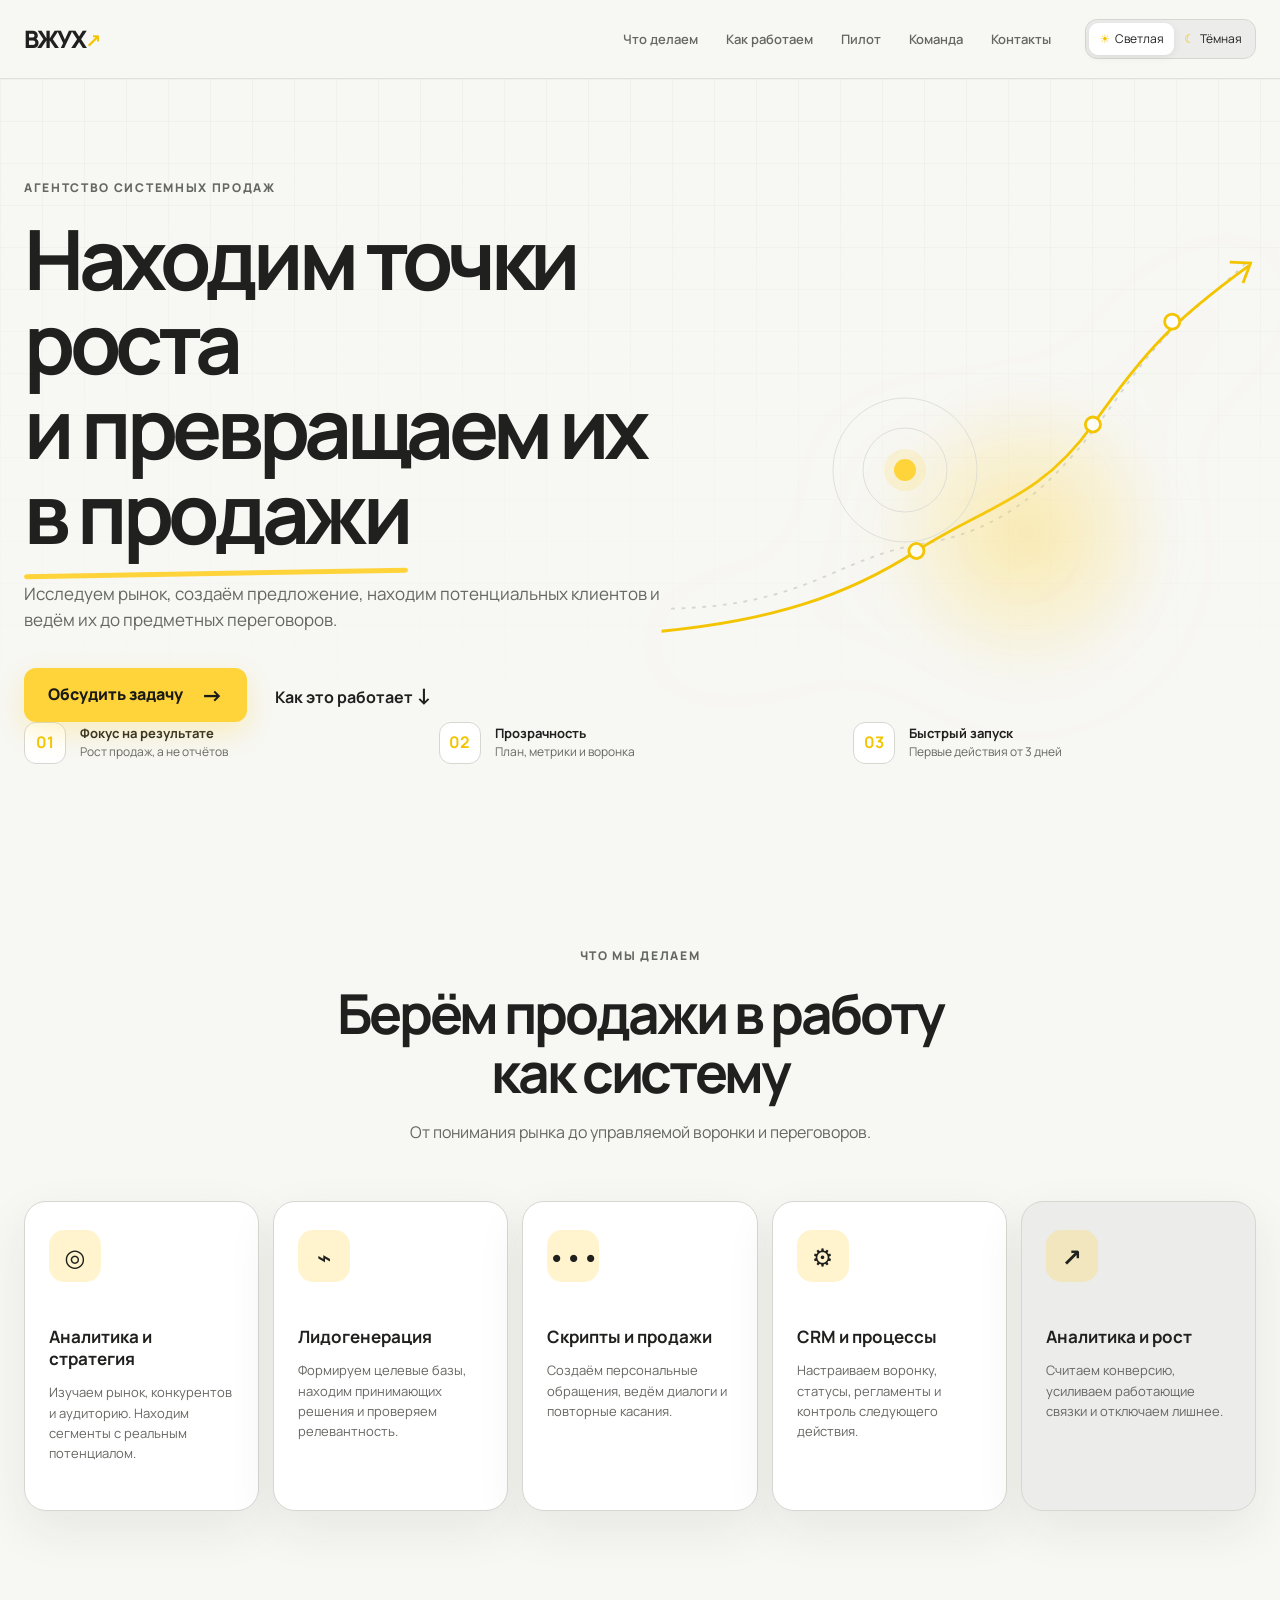
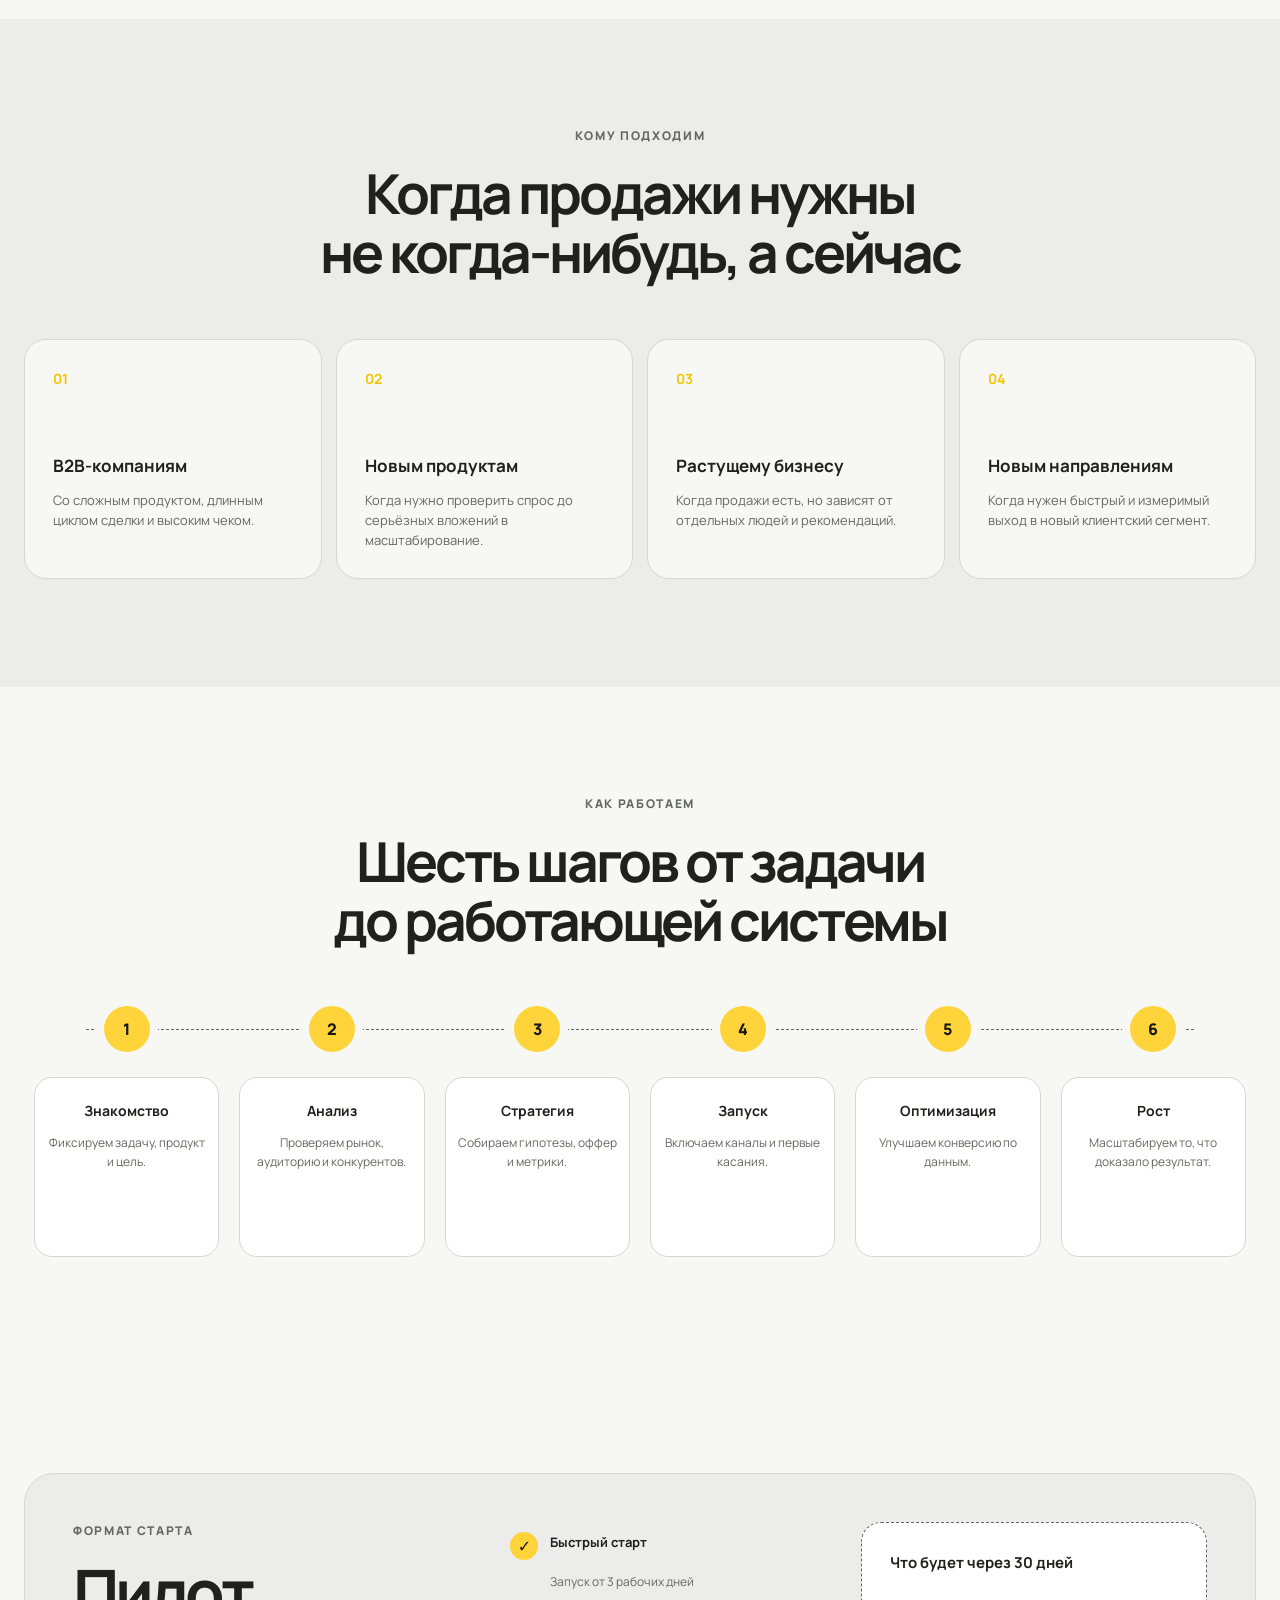
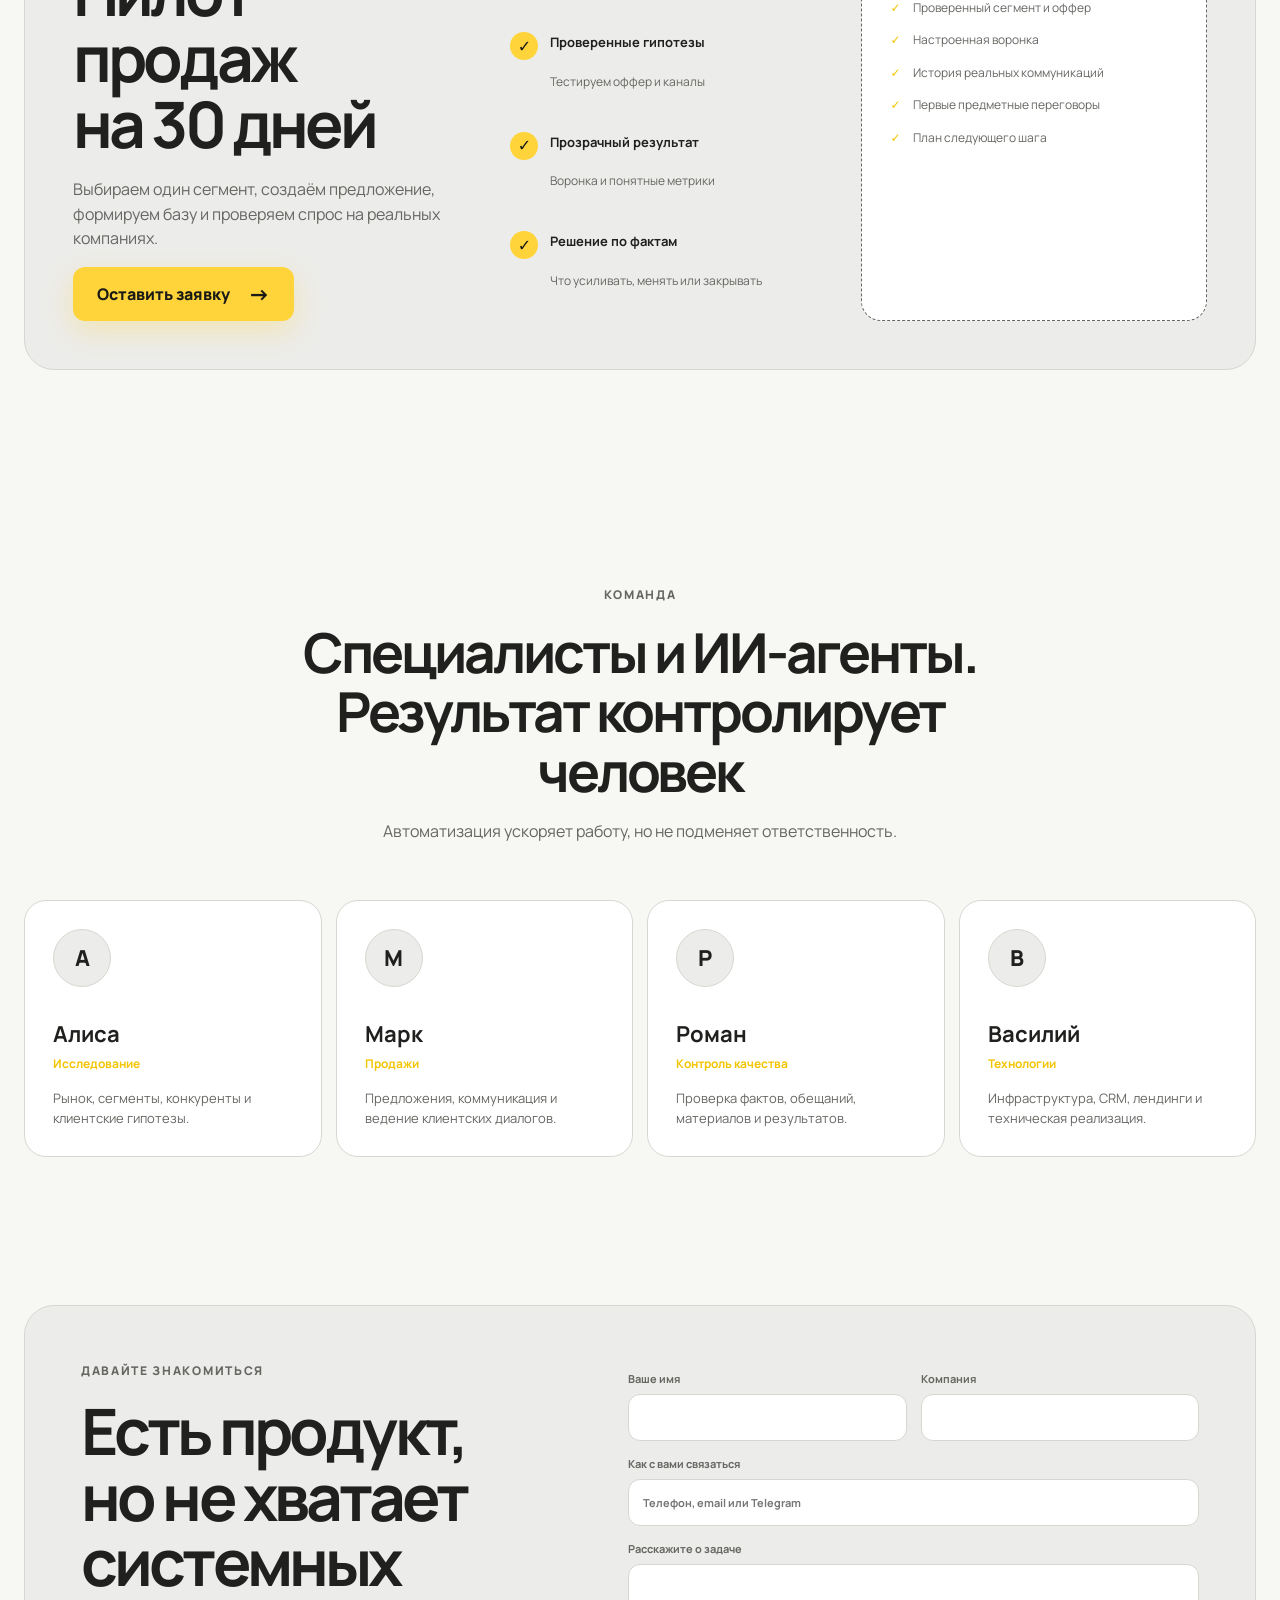
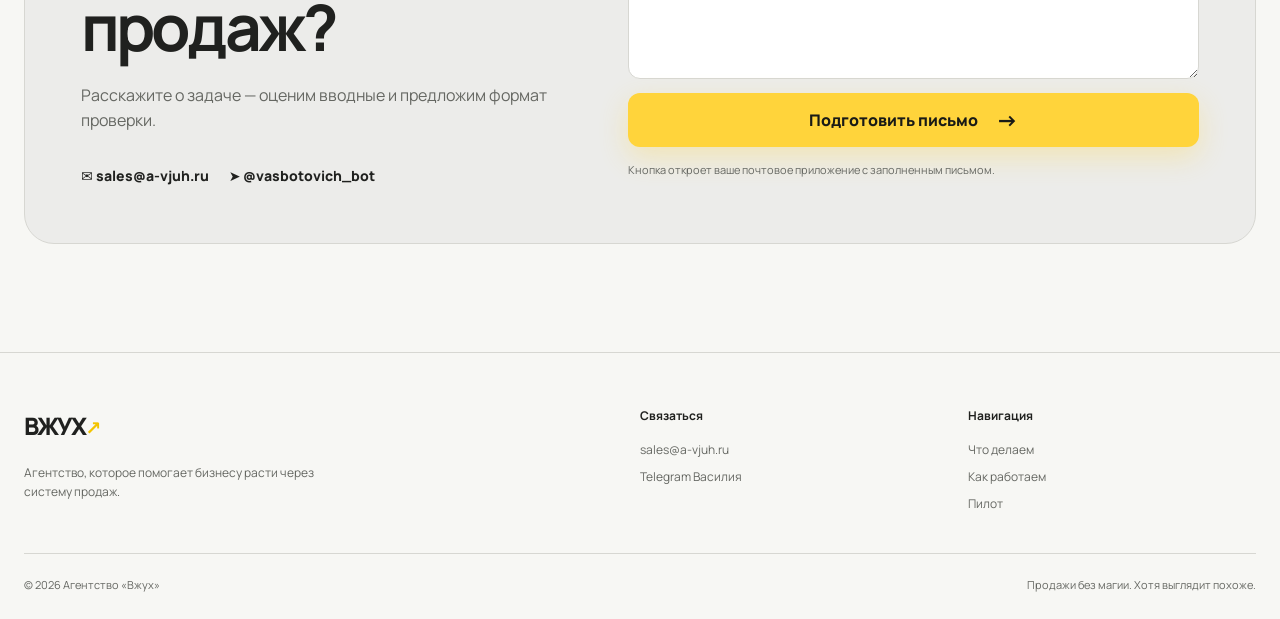
==== index.html @ 2795ecc8 "feat: launch responsive Vzhukh agency landing page" ====
<!doctype html>
<html lang="ru" data-theme="light">
<head>
  <meta charset="UTF-8">
  <meta name="viewport" content="width=device-width, initial-scale=1.0">
  <meta name="description" content="Агентство продаж «Вжух»: исследуем рынок, формируем предложение и выстраиваем системные B2B-продажи.">
  <meta name="theme-color" content="#f7f7f4">
  <title>Вжух — агентство системных продаж</title>
  <link rel="preconnect" href="https://fonts.googleapis.com">
  <link rel="preconnect" href="https://fonts.gstatic.com" crossorigin>
  <link href="https://fonts.googleapis.com/css2?family=Manrope:wght@400;500;600;700;800&display=swap" rel="stylesheet">
  <link rel="stylesheet" href="styles.css">
  <script>
    document.documentElement.dataset.theme = localStorage.getItem('vjuh-theme') || 'light';
  </script>
</head>
<body>
  <a class="skip-link" href="#main">К содержанию</a>
  <header class="site-header">
    <div class="container header-inner">
      <a class="logo" href="#top" aria-label="Вжух — на главную">ВЖУХ<span aria-hidden="true">↗</span></a>
      <nav class="desktop-nav" aria-label="Основная навигация">
        <a href="#services">Что делаем</a><a href="#process">Как работаем</a><a href="#pilot">Пилот</a><a href="#team">Команда</a><a href="#contacts">Контакты</a>
      </nav>
      <div class="header-actions">
        <div class="theme-switch" role="group" aria-label="Цветовая тема">
          <button type="button" data-set-theme="light" aria-pressed="true"><span>☀</span><span class="theme-label">Светлая</span></button>
          <button type="button" data-set-theme="dark" aria-pressed="false"><span>☾</span><span class="theme-label">Тёмная</span></button>
        </div>
        <button class="menu-toggle" type="button" aria-expanded="false" aria-controls="mobile-nav" aria-label="Открыть меню"><span></span><span></span></button>
      </div>
    </div>
    <nav class="mobile-nav" id="mobile-nav" aria-label="Мобильная навигация" hidden>
      <a href="#services">Что делаем</a><a href="#process">Как работаем</a><a href="#pilot">Пилот</a><a href="#team">Команда</a><a href="#contacts">Контакты</a>
    </nav>
  </header>

  <main id="main">
    <section class="hero" id="top">
      <div class="hero-grid" aria-hidden="true"></div>
      <div class="container hero-inner">
        <div class="hero-copy reveal">
          <p class="eyebrow">Агентство системных продаж</p>
          <h1>Находим точки роста<br>и превращаем их<br><span>в продажи</span></h1>
          <p class="hero-text">Исследуем рынок, создаём предложение, находим потенциальных клиентов и ведём их до предметных переговоров.</p>
          <div class="hero-buttons">
            <a class="button button-primary" href="#contacts">Обсудить задачу <span>→</span></a>
            <a class="text-link" href="#process">Как это работает <span>↓</span></a>
          </div>
        </div>
        <div class="growth-map reveal" aria-hidden="true">
          <div class="orbit orbit-1"></div><div class="orbit orbit-2"></div><div class="pulse"></div>
          <svg viewBox="0 0 620 460" role="img">
            <path class="path-muted" d="M0 398 C145 395, 175 344, 268 329 S414 258, 474 173 S548 91, 610 31"/>
            <path class="path-main" d="M-10 422 C105 411, 186 385, 260 337 S391 282, 447 203 S531 94, 612 35"/>
            <g class="nodes"><circle cx="260" cy="337" r="8"/><circle cx="447" cy="203" r="8"/><circle cx="531" cy="94" r="8"/></g>
            <path class="arrow" d="M592 31 L614 32 L606 53"/>
          </svg>
        </div>
      </div>
      <div class="container proof-strip reveal">
        <div><b>01</b><span><strong>Фокус на результате</strong>Рост продаж, а не отчётов</span></div>
        <div><b>02</b><span><strong>Прозрачность</strong>План, метрики и воронка</span></div>
        <div><b>03</b><span><strong>Быстрый запуск</strong>Первые действия от 3 дней</span></div>
      </div>
    </section>

    <section class="section" id="services">
      <div class="container">
        <div class="section-heading reveal"><p class="eyebrow">Что мы делаем</p><h2>Берём продажи в работу<br>как систему</h2><p>От понимания рынка до управляемой воронки и переговоров.</p></div>
        <div class="card-grid services-grid">
          <article class="card reveal"><span class="card-icon">◎</span><h3>Аналитика и стратегия</h3><p>Изучаем рынок, конкурентов и аудиторию. Находим сегменты с реальным потенциалом.</p></article>
          <article class="card reveal"><span class="card-icon">⌁</span><h3>Лидогенерация</h3><p>Формируем целевые базы, находим принимающих решения и проверяем релевантность.</p></article>
          <article class="card reveal"><span class="card-icon">•••</span><h3>Скрипты и продажи</h3><p>Создаём персональные обращения, ведём диалоги и повторные касания.</p></article>
          <article class="card reveal"><span class="card-icon">⚙</span><h3>CRM и процессы</h3><p>Настраиваем воронку, статусы, регламенты и контроль следующего действия.</p></article>
          <article class="card card-accent reveal"><span class="card-icon">↗</span><h3>Аналитика и рост</h3><p>Считаем конверсию, усиливаем работающие связки и отключаем лишнее.</p></article>
        </div>
      </div>
    </section>

    <section class="section section-tinted" id="fit">
      <div class="container">
        <div class="section-heading reveal"><p class="eyebrow">Кому подходим</p><h2>Когда продажи нужны<br>не когда-нибудь, а сейчас</h2></div>
        <div class="fit-grid">
          <article class="fit-card reveal"><b>01</b><h3>B2B-компаниям</h3><p>Со сложным продуктом, длинным циклом сделки и высоким чеком.</p></article>
          <article class="fit-card reveal"><b>02</b><h3>Новым продуктам</h3><p>Когда нужно проверить спрос до серьёзных вложений в масштабирование.</p></article>
          <article class="fit-card reveal"><b>03</b><h3>Растущему бизнесу</h3><p>Когда продажи есть, но зависят от отдельных людей и рекомендаций.</p></article>
          <article class="fit-card reveal"><b>04</b><h3>Новым направлениям</h3><p>Когда нужен быстрый и измеримый выход в новый клиентский сегмент.</p></article>
        </div>
      </div>
    </section>

    <section class="section" id="process">
      <div class="container">
        <div class="section-heading reveal"><p class="eyebrow">Как работаем</p><h2>Шесть шагов от задачи<br>до работающей системы</h2></div>
        <ol class="process-list">
          <li class="reveal"><span>1</span><div><h3>Знакомство</h3><p>Фиксируем задачу, продукт и цель.</p></div></li>
          <li class="reveal"><span>2</span><div><h3>Анализ</h3><p>Проверяем рынок, аудиторию и конкурентов.</p></div></li>
          <li class="reveal"><span>3</span><div><h3>Стратегия</h3><p>Собираем гипотезы, оффер и метрики.</p></div></li>
          <li class="reveal"><span>4</span><div><h3>Запуск</h3><p>Включаем каналы и первые касания.</p></div></li>
          <li class="reveal"><span>5</span><div><h3>Оптимизация</h3><p>Улучшаем конверсию по данным.</p></div></li>
          <li class="reveal"><span>6</span><div><h3>Рост</h3><p>Масштабируем то, что доказало результат.</p></div></li>
        </ol>
      </div>
    </section>

    <section class="section" id="pilot">
      <div class="container">
        <div class="pilot-panel reveal">
          <div><p class="eyebrow">Формат старта</p><h2>Пилот продаж<br>на <span>30 дней</span></h2><p>Выбираем один сегмент, создаём предложение, формируем базу и проверяем спрос на реальных компаниях.</p><a class="button button-primary" href="#contacts">Оставить заявку <span>→</span></a></div>
          <ul><li><i>✓</i><span><strong>Быстрый старт</strong>Запуск от 3 рабочих дней</span></li><li><i>✓</i><span><strong>Проверенные гипотезы</strong>Тестируем оффер и каналы</span></li><li><i>✓</i><span><strong>Прозрачный результат</strong>Воронка и понятные метрики</span></li><li><i>✓</i><span><strong>Решение по фактам</strong>Что усиливать, менять или закрывать</span></li></ul>
          <div class="pilot-result"><h3>Что будет через 30 дней</h3><p>Проверенный сегмент и оффер</p><p>Настроенная воронка</p><p>История реальных коммуникаций</p><p>Первые предметные переговоры</p><p>План следующего шага</p></div>
        </div>
      </div>
    </section>

    <section class="section" id="team">
      <div class="container">
        <div class="section-heading reveal"><p class="eyebrow">Команда</p><h2>Специалисты и ИИ-агенты.<br>Результат контролирует человек</h2><p>Автоматизация ускоряет работу, но не подменяет ответственность.</p></div>
        <div class="team-grid">
          <article class="team-card reveal"><span>А</span><h3>Алиса</h3><b>Исследование</b><p>Рынок, сегменты, конкуренты и клиентские гипотезы.</p></article>
          <article class="team-card reveal"><span>М</span><h3>Марк</h3><b>Продажи</b><p>Предложения, коммуникация и ведение клиентских диалогов.</p></article>
          <article class="team-card reveal"><span>Р</span><h3>Роман</h3><b>Контроль качества</b><p>Проверка фактов, обещаний, материалов и результатов.</p></article>
          <article class="team-card reveal"><span>В</span><h3>Василий</h3><b>Технологии</b><p>Инфраструктура, CRM, лендинги и техническая реализация.</p></article>
        </div>
      </div>
    </section>

    <section class="section contact-section" id="contacts">
      <div class="container">
        <div class="contact-panel reveal">
          <div class="contact-copy"><p class="eyebrow">Давайте знакомиться</p><h2>Есть продукт,<br>но не хватает<br>системных продаж?</h2><p>Расскажите о задаче — оценим вводные и предложим формат проверки.</p><div class="direct-contacts"><a href="mailto:sales@a-vjuh.ru">✉ sales@a-vjuh.ru</a><a href="https://t.me/vasbotovich_bot" target="_blank" rel="noopener">➤ @vasbotovich_bot</a></div></div>
          <form id="contact-form">
            <div class="form-row"><label>Ваше имя<input name="name" autocomplete="name" required></label><label>Компания<input name="company" autocomplete="organization"></label></div>
            <label>Как с вами связаться<input name="contact" autocomplete="email" placeholder="Телефон, email или Telegram" required></label>
            <label>Расскажите о задаче<textarea name="message" rows="5" required></textarea></label>
            <button class="button button-primary" type="submit">Подготовить письмо <span>→</span></button>
            <p class="form-note">Кнопка откроет ваше почтовое приложение с заполненным письмом.</p>
          </form>
        </div>
      </div>
    </section>
  </main>

  <footer>
    <div class="container footer-inner"><div><a class="logo" href="#top">ВЖУХ<span>↗</span></a><p>Агентство, которое помогает бизнесу расти через систему продаж.</p></div><div><b>Связаться</b><a href="mailto:sales@a-vjuh.ru">sales@a-vjuh.ru</a><a href="https://t.me/vasbotovich_bot" target="_blank" rel="noopener">Telegram Василия</a></div><div><b>Навигация</b><a href="#services">Что делаем</a><a href="#process">Как работаем</a><a href="#pilot">Пилот</a></div></div>
    <div class="container copyright"><span>© 2026 Агентство «Вжух»</span><span>Продажи без магии. Хотя выглядит похоже.</span></div>
  </footer>
  <script src="script.js"></script>
</body>
</html>
---- styles.css ----
:root{--bg:#f7f7f4;--surface:#fff;--surface-2:#ececea;--surface-3:#e3e3df;--text:#20211f;--muted:#656762;--line:#d7d7d2;--accent:#ffd43b;--accent-strong:#f3c400;--header:rgba(247,247,244,.82);--shadow:0 18px 50px rgba(32,33,31,.08);--radius:22px;--max:1240px;color-scheme:light}
html[data-theme="dark"]{--bg:#171816;--surface:#20211f;--surface-2:#292a27;--surface-3:#31322e;--text:#f2f1eb;--muted:#aaaBA5;--line:#3b3c37;--accent:#ffd43b;--accent-strong:#e9c100;--header:rgba(23,24,22,.84);--shadow:0 22px 60px rgba(0,0,0,.2);color-scheme:dark}
*{box-sizing:border-box}html{scroll-behavior:smooth;scroll-padding-top:92px}body{margin:0;background:var(--bg);color:var(--text);font-family:Manrope,system-ui,sans-serif;line-height:1.55;transition:background .3s,color .3s}a{color:inherit;text-decoration:none}button,input,textarea{font:inherit}button{color:inherit}.container{width:min(calc(100% - 48px),var(--max));margin-inline:auto}.skip-link{position:fixed;left:16px;top:-100px;z-index:99;background:var(--accent);color:#181914;padding:10px 16px;border-radius:10px}.skip-link:focus{top:16px}.site-header{position:sticky;top:0;z-index:30;background:var(--header);border-bottom:1px solid color-mix(in srgb,var(--line),transparent 30%);backdrop-filter:blur(18px)}.header-inner{height:78px;display:flex;align-items:center;gap:34px}.logo{font-size:24px;font-weight:800;letter-spacing:-.06em}.logo span{color:var(--accent-strong);font-size:.8em}.desktop-nav{margin-left:auto;display:flex;gap:28px}.desktop-nav a,.mobile-nav a{font-size:13px;font-weight:600;color:var(--muted);transition:color .2s}.desktop-nav a:hover{color:var(--text)}.header-actions{display:flex;align-items:center;gap:12px}.theme-switch{display:flex;padding:3px;background:var(--surface-2);border:1px solid var(--line);border-radius:12px}.theme-switch button{border:0;background:transparent;border-radius:9px;padding:7px 10px;font-size:12px;cursor:pointer}.theme-switch button[aria-pressed="true"]{background:var(--surface);box-shadow:0 2px 8px rgba(0,0,0,.08)}.theme-switch button span:first-child{color:var(--accent-strong);margin-right:5px}.menu-toggle{display:none;width:42px;height:42px;border:1px solid var(--line);background:var(--surface);border-radius:12px}.menu-toggle span{display:block;width:18px;height:1px;background:var(--text);margin:5px auto}.mobile-nav{padding:4px 24px 20px;display:grid;gap:14px}.mobile-nav[hidden]{display:none}.hero{position:relative;overflow:hidden;padding:100px 0 42px;min-height:760px}.hero-grid{position:absolute;inset:0;background-image:linear-gradient(to right,color-mix(in srgb,var(--line),transparent 64%) 1px,transparent 1px),linear-gradient(to bottom,color-mix(in srgb,var(--line),transparent 64%) 1px,transparent 1px);background-size:42px 42px;mask-image:linear-gradient(to bottom,#000 0%,transparent 88%);opacity:.6}.hero-inner{position:relative;display:grid;grid-template-columns:1.05fr .95fr;align-items:center;min-height:520px}.hero-copy{position:relative;z-index:2}.eyebrow{text-transform:uppercase;letter-spacing:.14em;font-size:12px;font-weight:800;color:var(--muted);margin:0 0 18px}.hero h1{font-size:clamp(48px,6.5vw,90px);line-height:1.02;letter-spacing:-.065em;margin:0 0 26px;max-width:850px}.hero h1 span,.pilot-panel h2 span{position:relative}.hero h1 span:after{content:"";position:absolute;left:0;right:0;bottom:-7px;height:5px;background:var(--accent);border-radius:99px;transform:rotate(-1deg)}.hero-text{font-size:17px;max-width:640px;color:var(--muted);margin:0 0 34px}.hero-buttons{display:flex;align-items:center;gap:28px}.button{display:inline-flex;align-items:center;justify-content:center;gap:18px;min-height:54px;padding:0 24px;border:0;border-radius:12px;font-weight:800;cursor:pointer}.button-primary{background:var(--accent);color:#191a16;box-shadow:0 10px 28px color-mix(in srgb,var(--accent),transparent 70%)}.button-primary:hover{background:var(--accent-strong);transform:translateY(-2px)}.button span,.text-link span{font-size:22px}.text-link{font-weight:700}.growth-map{position:relative;height:480px;filter:drop-shadow(0 20px 50px color-mix(in srgb,var(--accent),transparent 82%))}.growth-map:before{content:"";position:absolute;width:300px;height:300px;border-radius:50%;left:35%;top:36%;background:radial-gradient(circle,color-mix(in srgb,var(--accent),transparent 65%),transparent 68%);filter:blur(22px)}.growth-map svg{width:100%;height:100%;overflow:visible}.path-muted{fill:none;stroke:var(--line);stroke-width:2;stroke-dasharray:4 7}.path-main{fill:none;stroke:var(--accent-strong);stroke-width:3}.nodes circle{fill:var(--surface);stroke:var(--accent-strong);stroke-width:3}.arrow{fill:none;stroke:var(--accent-strong);stroke-width:3}.orbit{position:absolute;border:1px solid color-mix(in srgb,var(--line),transparent 25%);border-radius:50%;left:40%;top:54%;translate:-50% -50%}.orbit-1{width:85px;height:85px}.orbit-2{width:145px;height:145px}.pulse{position:absolute;width:22px;height:22px;background:var(--accent);border-radius:50%;left:40%;top:54%;translate:-50% -50%;box-shadow:0 0 0 10px color-mix(in srgb,var(--accent),transparent 84%)}.proof-strip{position:relative;display:grid;grid-template-columns:repeat(3,1fr);gap:12px}.proof-strip>div{display:flex;align-items:center;gap:14px}.proof-strip b{display:grid;place-items:center;width:42px;height:42px;border:1px solid var(--line);background:var(--surface);border-radius:12px;color:var(--accent-strong)}.proof-strip span{display:grid;color:var(--muted);font-size:12px}.proof-strip strong{color:var(--text);font-size:13px}.section{padding:108px 0}.section-tinted{background:var(--surface-2)}.section-heading{text-align:center;max-width:760px;margin:0 auto 56px}.section-heading h2{font-size:clamp(36px,4.3vw,58px);letter-spacing:-.055em;line-height:1.08;margin:0 0 18px}.section-heading p:last-child{color:var(--muted);margin:0}.card-grid{display:grid;gap:14px}.services-grid{grid-template-columns:repeat(5,1fr)}.card{min-height:310px;padding:28px 24px;border:1px solid var(--line);background:var(--surface);border-radius:var(--radius);box-shadow:var(--shadow);transition:transform .25s,border-color .25s}.card:hover{transform:translateY(-7px);border-color:var(--accent-strong)}.card-accent{background:var(--surface-2)}.card-icon{display:grid;place-items:center;width:52px;height:52px;border-radius:15px;background:color-mix(in srgb,var(--accent),transparent 75%);color:var(--text);font-size:24px;font-weight:800;margin-bottom:44px}.card h3,.fit-card h3{font-size:17px;line-height:1.3;margin:0 0 12px}.card p,.fit-card p,.team-card p{font-size:13px;color:var(--muted);margin:0}.fit-grid{display:grid;grid-template-columns:repeat(4,1fr);gap:14px}.fit-card{min-height:240px;padding:28px;background:var(--bg);border:1px solid var(--line);border-radius:var(--radius)}.fit-card b{display:block;color:var(--accent-strong);font-size:14px;margin-bottom:66px}.process-list{list-style:none;padding:0;margin:0;display:grid;grid-template-columns:repeat(6,1fr);position:relative}.process-list:before{content:"";position:absolute;top:23px;left:5%;right:5%;border-top:1px dashed var(--muted)}.process-list li{position:relative;text-align:center;padding:0 10px}.process-list li>span{position:relative;z-index:1;display:grid;place-items:center;width:46px;height:46px;border-radius:50%;margin:0 auto 25px;background:var(--accent);color:#171816;font-weight:800;box-shadow:0 0 0 8px var(--bg)}.process-list div{padding:22px 12px;min-height:180px;background:var(--surface);border:1px solid var(--line);border-radius:18px}.process-list h3{font-size:14px;margin:0 0 12px}.process-list p{font-size:12px;color:var(--muted);margin:0}.pilot-panel{display:grid;grid-template-columns:1.15fr .9fr 1fr;gap:40px;padding:48px;background:var(--surface-2);border:1px solid var(--line);border-radius:30px}.pilot-panel h2{font-size:clamp(42px,5vw,70px);letter-spacing:-.06em;line-height:1.03;margin:0 0 20px}.pilot-panel>div>p:not(.eyebrow){color:var(--muted);max-width:460px}.pilot-panel ul{list-style:none;padding:10px 0;margin:0;display:grid;gap:20px}.pilot-panel li{display:flex;gap:12px}.pilot-panel li i{display:grid;place-items:center;flex:0 0 28px;height:28px;border-radius:50%;background:var(--accent);color:#171816;font-style:normal;font-weight:800}.pilot-panel li span{display:grid;color:var(--muted);font-size:12px}.pilot-panel li strong{color:var(--text);font-size:13px}.pilot-result{background:var(--surface);border:1px dashed var(--muted);border-radius:20px;padding:28px}.pilot-result h3{font-size:15px;margin:0 0 24px}.pilot-result p{position:relative;padding-left:23px;font-size:12px!important;margin:14px 0!important}.pilot-result p:before{content:"✓";position:absolute;left:0;color:var(--accent-strong);font-weight:800}.team-grid{display:grid;grid-template-columns:repeat(4,1fr);gap:14px}.team-card{padding:28px;border:1px solid var(--line);border-radius:var(--radius);background:var(--surface)}.team-card>span{display:grid;place-items:center;width:58px;height:58px;border-radius:50%;background:var(--surface-2);border:1px solid var(--line);font-size:22px;font-weight:800;margin-bottom:30px}.team-card h3{font-size:22px;margin:0}.team-card b{display:block;color:var(--accent-strong);font-size:12px;margin:4px 0 14px}.contact-section{padding-top:40px}.contact-panel{display:grid;grid-template-columns:.9fr 1.1fr;gap:80px;padding:56px;background:var(--surface-2);border:1px solid var(--line);border-radius:30px}.contact-copy h2{font-size:clamp(40px,5vw,66px);line-height:1.02;letter-spacing:-.06em;margin:0 0 24px}.contact-copy>p:not(.eyebrow){color:var(--muted);max-width:470px}.direct-contacts{display:flex;flex-wrap:wrap;gap:20px;margin-top:32px}.direct-contacts a{font-weight:800;font-size:14px}.direct-contacts a:hover{color:var(--accent-strong)}form{display:grid;align-content:center;gap:14px}.form-row{display:grid;grid-template-columns:1fr 1fr;gap:14px}label{display:grid;gap:7px;font-size:11px;font-weight:700;color:var(--muted)}input,textarea{width:100%;border:1px solid var(--line);background:var(--surface);color:var(--text);border-radius:12px;padding:14px;outline:none}input:focus,textarea:focus{border-color:var(--accent-strong);box-shadow:0 0 0 3px color-mix(in srgb,var(--accent),transparent 75%)}textarea{resize:vertical}.form-note{font-size:11px;color:var(--muted);margin:0}footer{border-top:1px solid var(--line);padding:54px 0 26px}.footer-inner{display:grid;grid-template-columns:2fr 1fr 1fr;gap:40px}.footer-inner>div{display:grid;align-content:start;justify-items:start;gap:8px}.footer-inner p{color:var(--muted);font-size:12px;max-width:300px}.footer-inner b{font-size:12px;margin-bottom:8px}.footer-inner a:not(.logo){font-size:12px;color:var(--muted)}.copyright{display:flex;justify-content:space-between;border-top:1px solid var(--line);margin-top:40px;padding-top:22px;color:var(--muted);font-size:11px}.reveal{opacity:0;transform:translateY(18px);transition:opacity .65s ease,transform .65s ease}.reveal.visible{opacity:1;transform:none}@media(prefers-reduced-motion:reduce){html{scroll-behavior:auto}.reveal{opacity:1;transform:none;transition:none}.button-primary:hover{transform:none}}
@media(max-width:1050px){.desktop-nav{display:none}.menu-toggle{display:block}.hero-inner{grid-template-columns:1fr}.growth-map{position:absolute;right:-80px;top:30px;width:58%;opacity:.65}.hero-copy{max-width:760px}.services-grid{grid-template-columns:repeat(3,1fr)}.services-grid .card:nth-last-child(-n+2){grid-column:span 1}.process-list{grid-template-columns:repeat(3,1fr);gap:16px}.process-list:before{display:none}.pilot-panel{grid-template-columns:1fr 1fr}.pilot-result{grid-column:1/-1}.contact-panel{gap:40px}.team-grid{grid-template-columns:repeat(2,1fr)}}
@media(max-width:700px){.container{width:min(calc(100% - 28px),var(--max))}.header-inner{height:68px}.theme-label{display:none}.theme-switch button span:first-child{margin:0}.hero{padding:72px 0 30px;min-height:auto}.hero-inner{display:block;min-height:620px}.hero h1{font-size:clamp(43px,13vw,66px)}.hero-text{font-size:15px;max-width:90%}.growth-map{top:255px;right:-120px;width:110%;height:430px;opacity:.48}.hero-buttons{align-items:flex-start;flex-direction:column;gap:18px}.proof-strip{grid-template-columns:1fr;margin-top:30px}.proof-strip>div{background:color-mix(in srgb,var(--surface),transparent 18%);padding:10px;border-radius:14px;backdrop-filter:blur(8px)}.section{padding:76px 0}.section-heading{text-align:left;margin-bottom:36px}.section-heading h2{font-size:38px}.services-grid,.fit-grid,.team-grid{grid-template-columns:1fr}.card{min-height:auto}.card-icon{margin-bottom:30px}.fit-card{min-height:auto}.fit-card b{margin-bottom:34px}.process-list{display:flex;overflow-x:auto;scroll-snap-type:x mandatory;margin-right:-14px;padding-right:14px;gap:12px}.process-list li{flex:0 0 76%;scroll-snap-align:start;padding:0}.process-list li>span{margin-left:12px}.process-list div{text-align:left}.pilot-panel{grid-template-columns:1fr;padding:28px;gap:28px}.pilot-result{grid-column:auto}.contact-panel{grid-template-columns:1fr;padding:28px;gap:38px}.form-row{grid-template-columns:1fr}.direct-contacts{display:grid}.footer-inner{grid-template-columns:1fr 1fr}.footer-inner>div:first-child{grid-column:1/-1}.copyright{display:grid;gap:8px}.button{width:100%}}
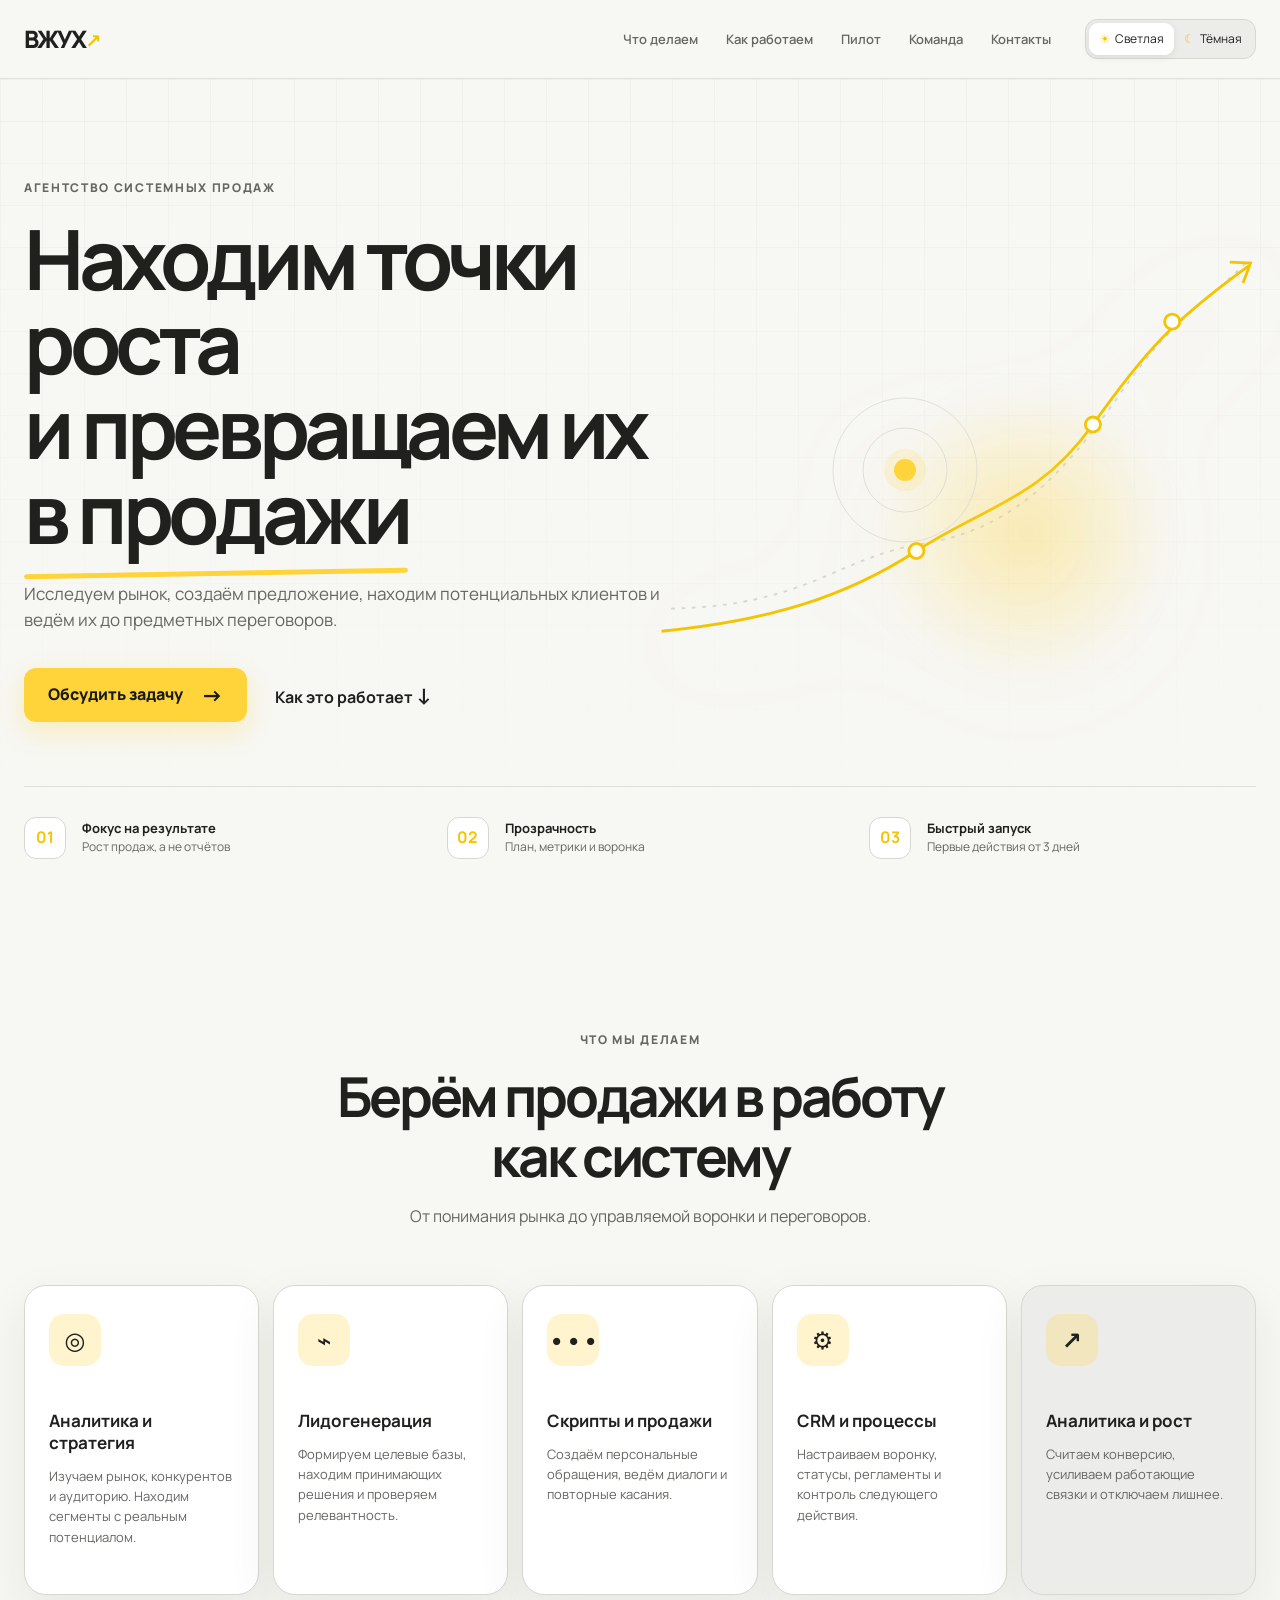
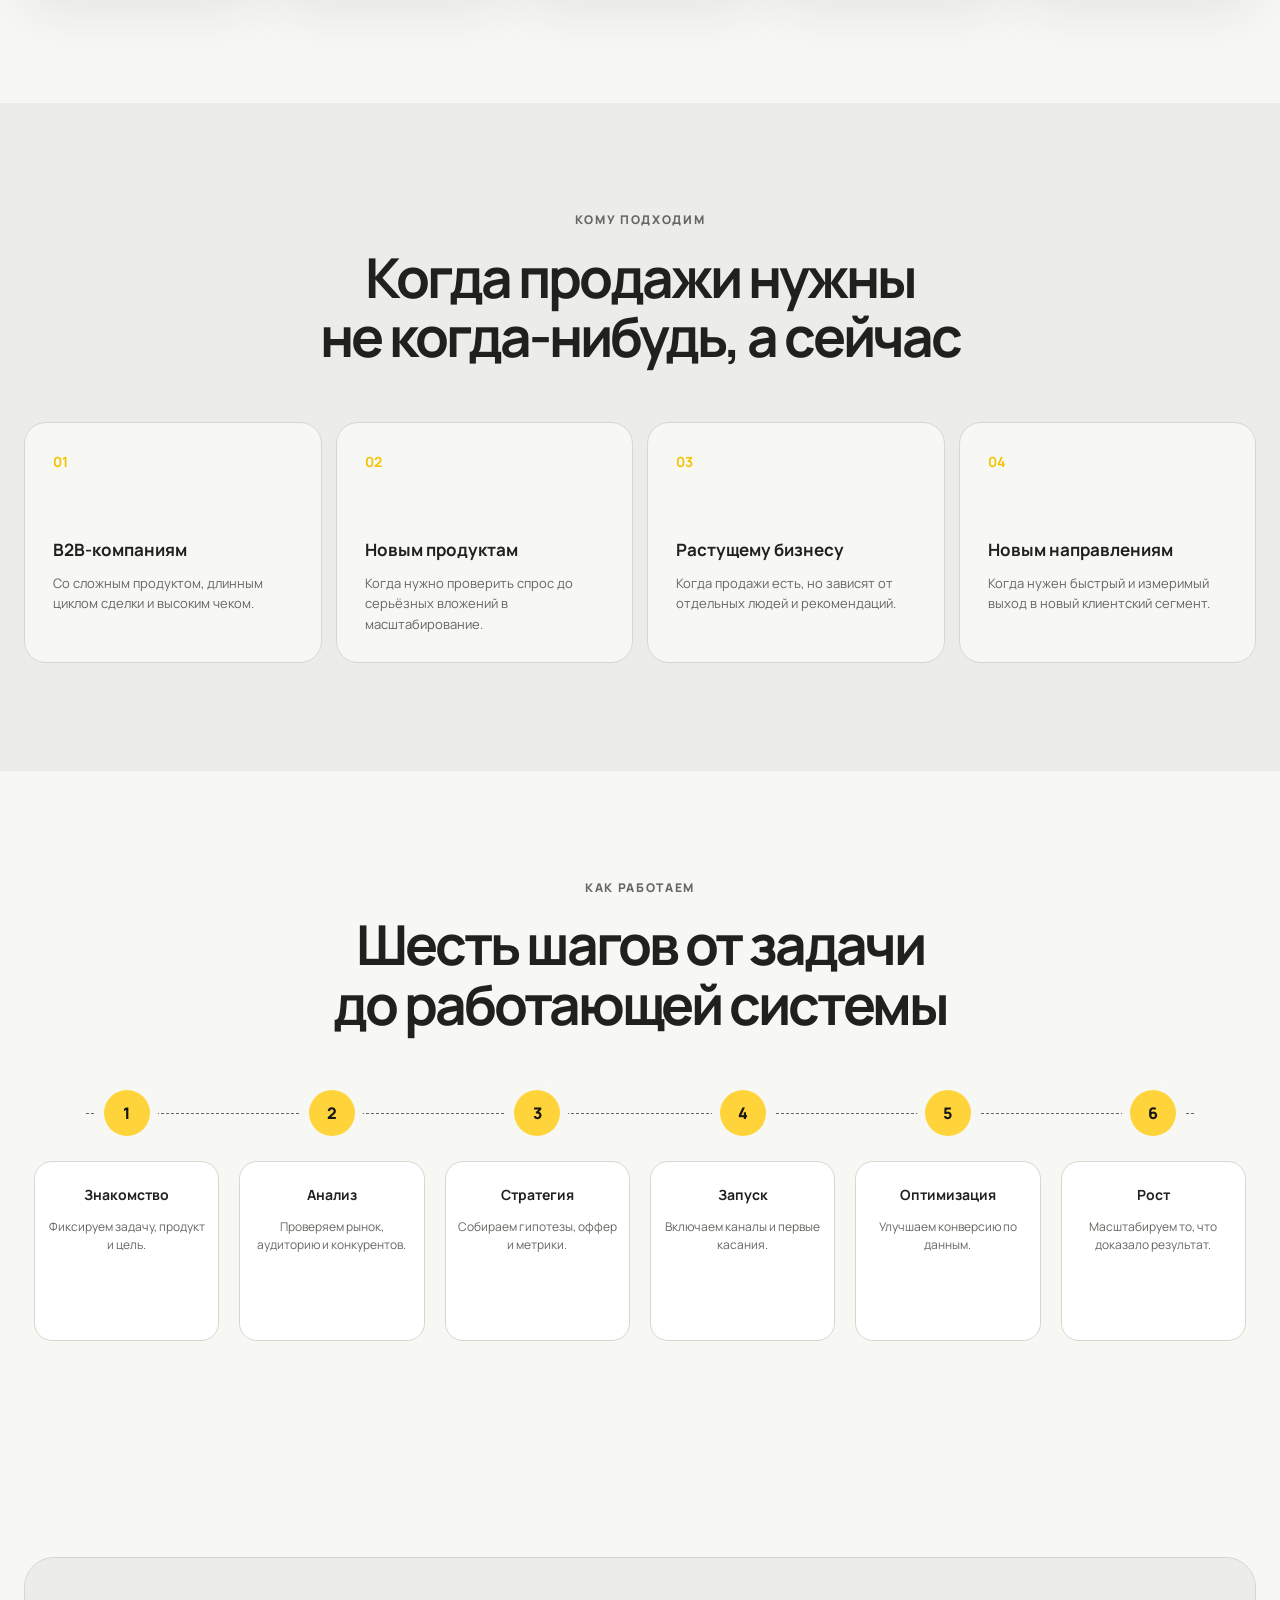
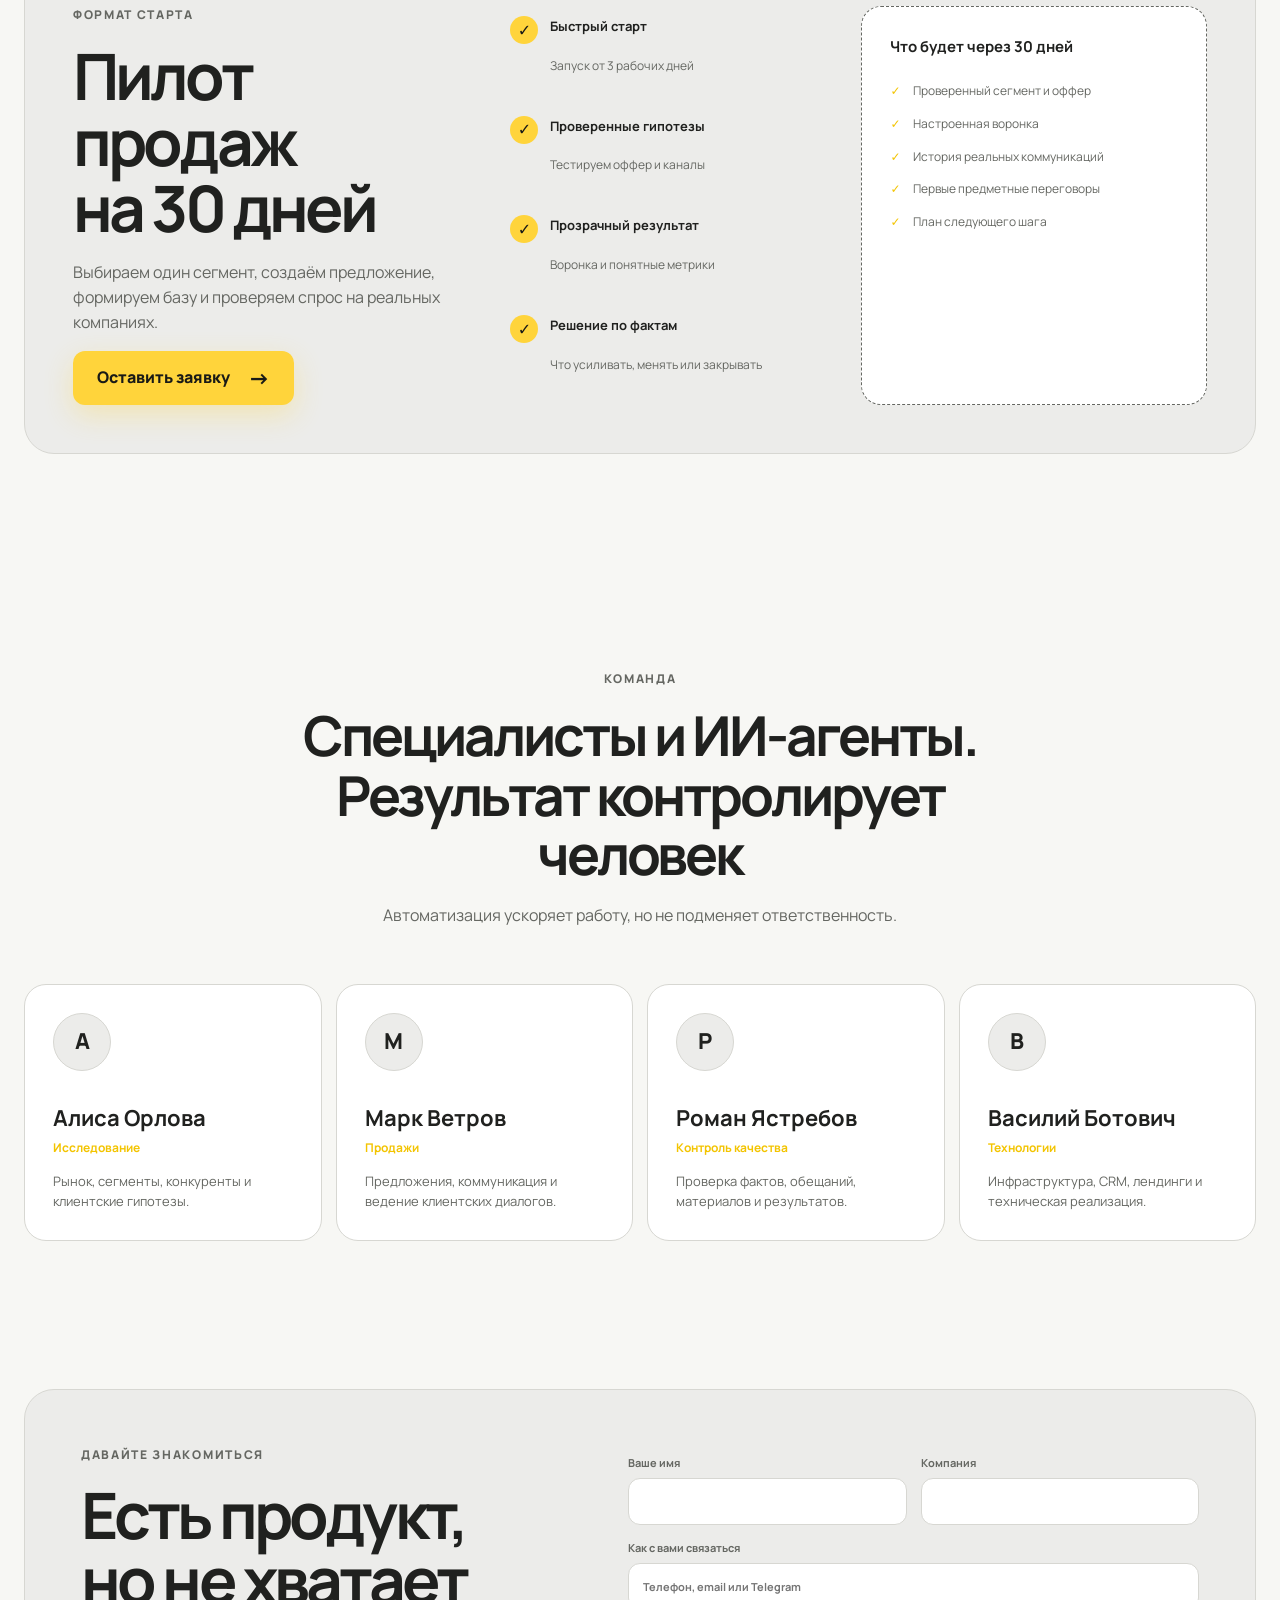
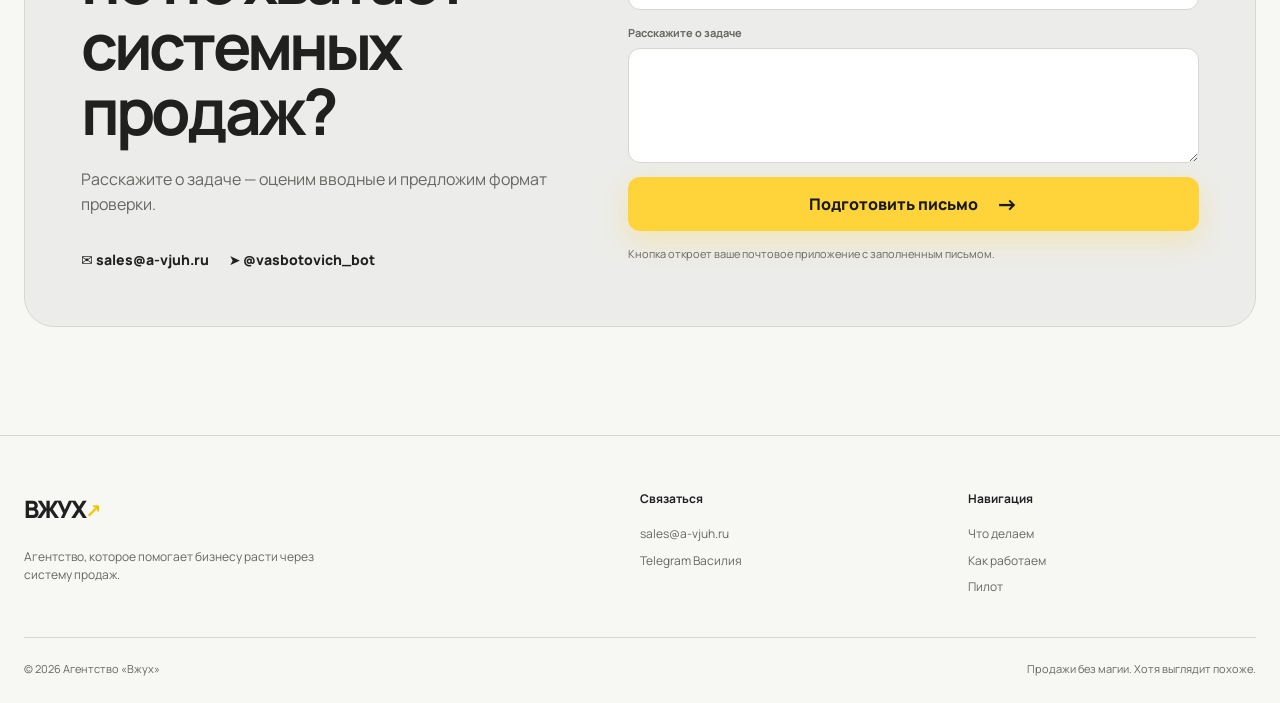
==== commit e7719697: "feat: publish canonical agency site" ====
--- a/index.html
+++ b/index.html
@@ -3,16 +3,36 @@
 <head>
   <meta charset="UTF-8">
   <meta name="viewport" content="width=device-width, initial-scale=1.0">
-  <meta name="description" content="Агентство продаж «Вжух»: исследуем рынок, формируем предложение и выстраиваем системные B2B-продажи.">
+  <meta name="description" content="Агентство продаж «Вжух» создаёт системные B2B-продажи под ключ: исследование рынка, лидогенерация, CRM, выход на клиентов и переговоры.">
+  <meta name="keywords" content="агентство продаж, отдел продаж на аутсорсе, B2B продажи, лидогенерация для бизнеса, построение отдела продаж, системные продажи">
+  <meta name="robots" content="index, follow, max-image-preview:large">
   <meta name="theme-color" content="#f7f7f4">
-  <title>Вжух — агентство системных продаж</title>
+  <link rel="canonical" href="https://a-vjuh.ru/">
+  <meta property="og:type" content="website"><meta property="og:locale" content="ru_RU">
+  <meta property="og:url" content="https://a-vjuh.ru/"><meta property="og:site_name" content="Агентство продаж «Вжух»">
+  <meta property="og:title" content="Агентство продаж «Вжух» — системные B2B-продажи под ключ">
+  <meta property="og:description" content="Исследуем рынок, формируем предложение, находим клиентов и ведём их до предметных переговоров.">
+  <meta name="twitter:card" content="summary">
+  <title>Агентство продаж «Вжух» — B2B-продажи под ключ</title>
   <link rel="preconnect" href="https://fonts.googleapis.com">
   <link rel="preconnect" href="https://fonts.gstatic.com" crossorigin>
   <link href="https://fonts.googleapis.com/css2?family=Manrope:wght@400;500;600;700;800&display=swap" rel="stylesheet">
   <link rel="stylesheet" href="styles.css">
+  <style>
+    @media (min-width:701px) {
+      .hero { padding-bottom:64px; min-height:840px; }
+      .hero-inner { min-height:540px; }
+      .proof-strip { margin-top:64px; padding-top:30px; border-top:1px solid color-mix(in srgb,var(--line),transparent 20%); gap:36px; }
+      .proof-strip > div { gap:16px; min-width:0; }
+    }
+    @media (max-width:700px) {
+      .proof-strip { margin-top:38px; padding-top:22px; border-top:1px solid color-mix(in srgb,var(--line),transparent 20%); gap:10px; }
+    }
+  </style>
   <script>
     document.documentElement.dataset.theme = localStorage.getItem('vjuh-theme') || 'light';
   </script>
+  <script type="application/ld+json">{"@context":"https://schema.org","@type":"ProfessionalService","name":"Агентство продаж «Вжух»","url":"https://a-vjuh.ru/","email":"sales@a-vjuh.ru","description":"Системные B2B-продажи под ключ: исследование рынка, лидогенерация, CRM и переговоры.","areaServed":"RU","sameAs":["https://t.me/vasbotovich_bot"]}</script>
 </head>
 <body>
   <a class="skip-link" href="#main">К содержанию</a>
@@ -118,10 +138,10 @@
       <div class="container">
         <div class="section-heading reveal"><p class="eyebrow">Команда</p><h2>Специалисты и ИИ-агенты.<br>Результат контролирует человек</h2><p>Автоматизация ускоряет работу, но не подменяет ответственность.</p></div>
         <div class="team-grid">
-          <article class="team-card reveal"><span>А</span><h3>Алиса</h3><b>Исследование</b><p>Рынок, сегменты, конкуренты и клиентские гипотезы.</p></article>
-          <article class="team-card reveal"><span>М</span><h3>Марк</h3><b>Продажи</b><p>Предложения, коммуникация и ведение клиентских диалогов.</p></article>
-          <article class="team-card reveal"><span>Р</span><h3>Роман</h3><b>Контроль качества</b><p>Проверка фактов, обещаний, материалов и результатов.</p></article>
-          <article class="team-card reveal"><span>В</span><h3>Василий</h3><b>Технологии</b><p>Инфраструктура, CRM, лендинги и техническая реализация.</p></article>
+          <article class="team-card reveal"><span>А</span><h3>Алиса Орлова</h3><b>Исследование</b><p>Рынок, сегменты, конкуренты и клиентские гипотезы.</p></article>
+          <article class="team-card reveal"><span>М</span><h3>Марк Ветров</h3><b>Продажи</b><p>Предложения, коммуникация и ведение клиентских диалогов.</p></article>
+          <article class="team-card reveal"><span>Р</span><h3>Роман Ястребов</h3><b>Контроль качества</b><p>Проверка фактов, обещаний, материалов и результатов.</p></article>
+          <article class="team-card reveal"><span>В</span><h3>Василий Ботович</h3><b>Технологии</b><p>Инфраструктура, CRM, лендинги и техническая реализация.</p></article>
         </div>
       </div>
     </section>
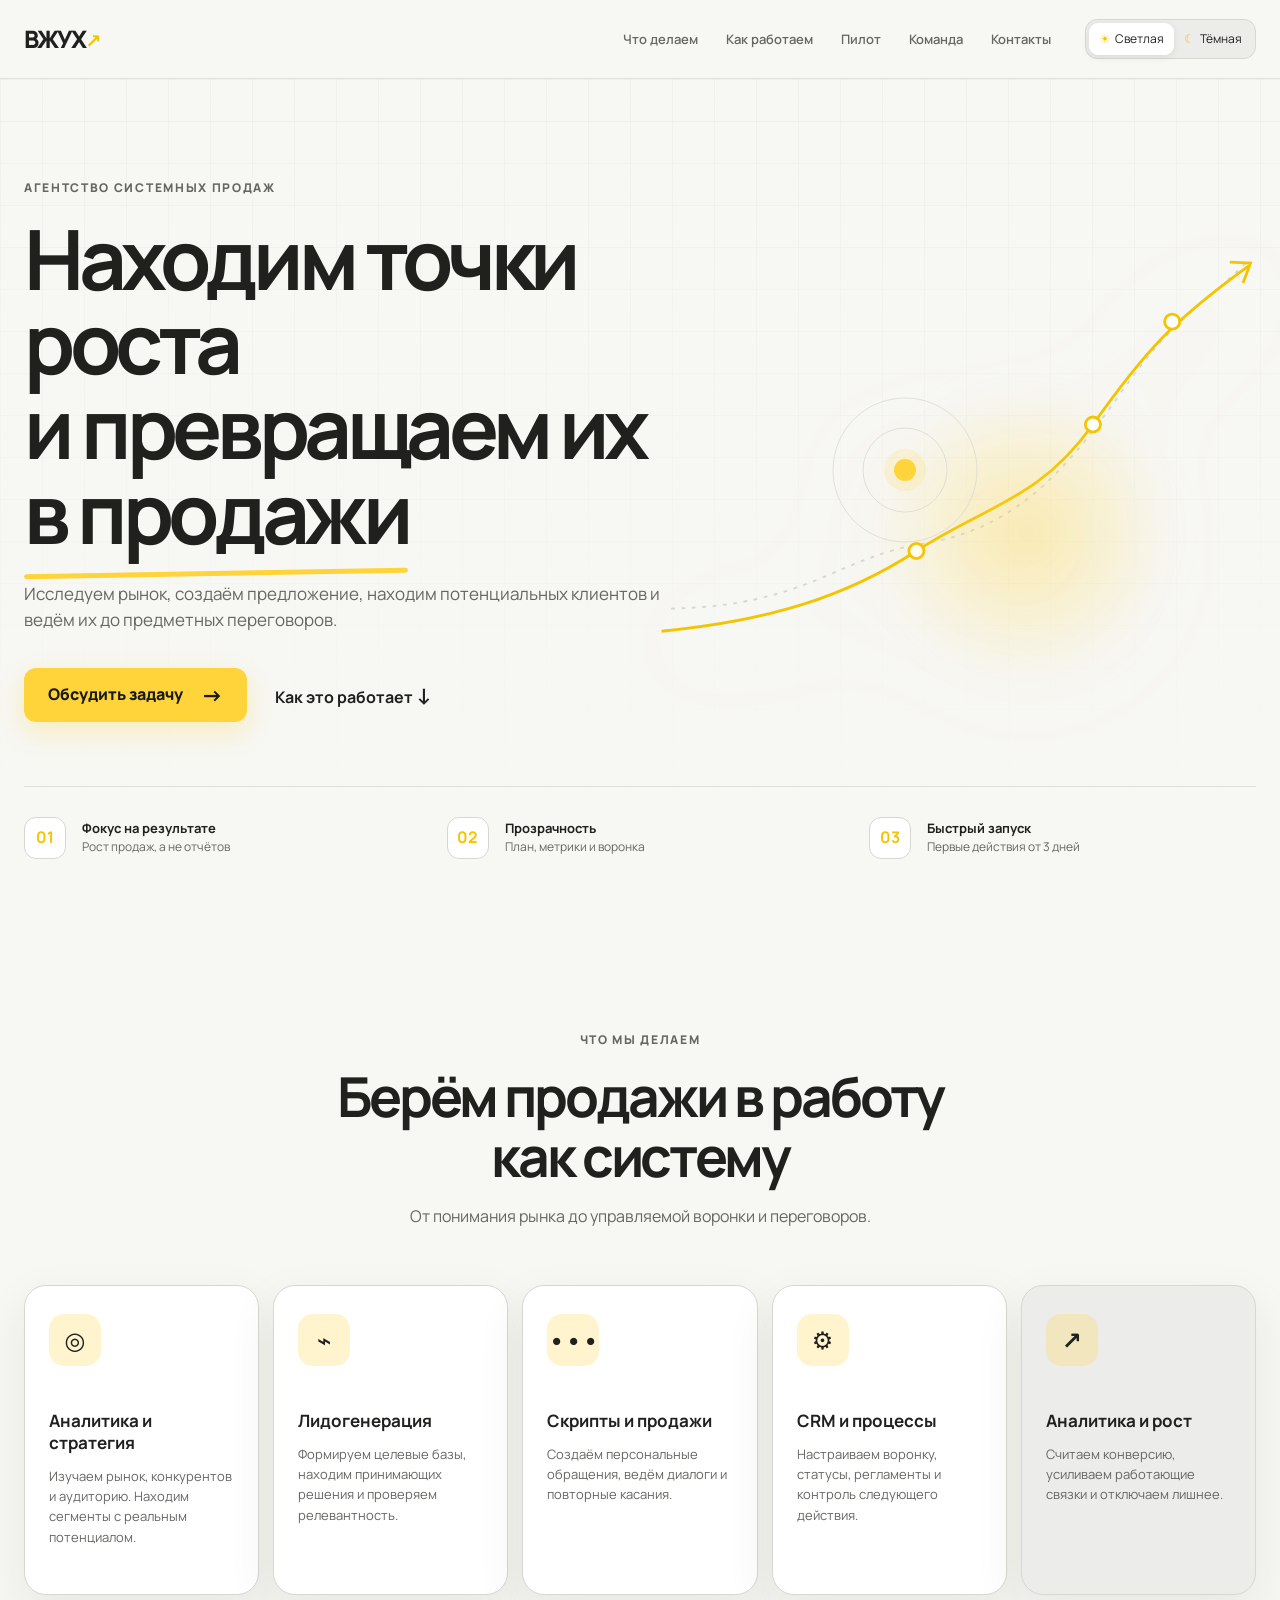
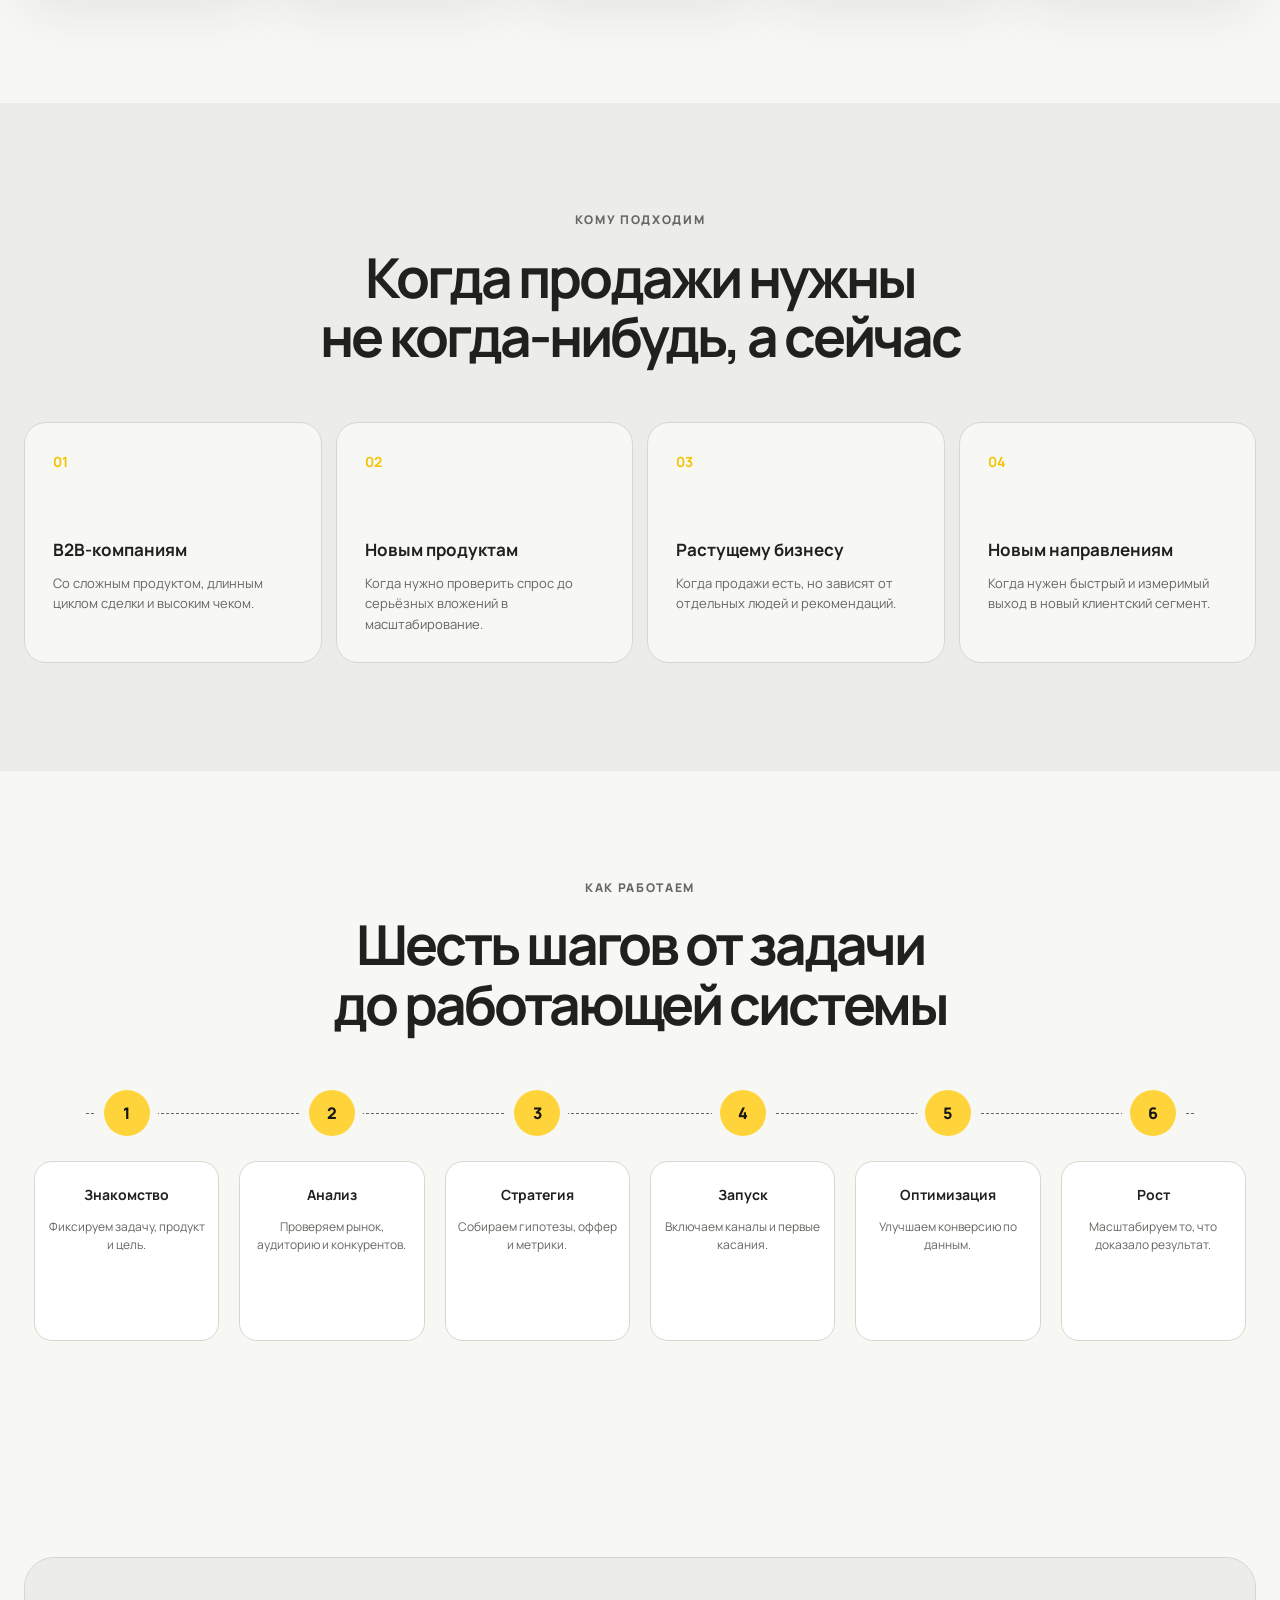
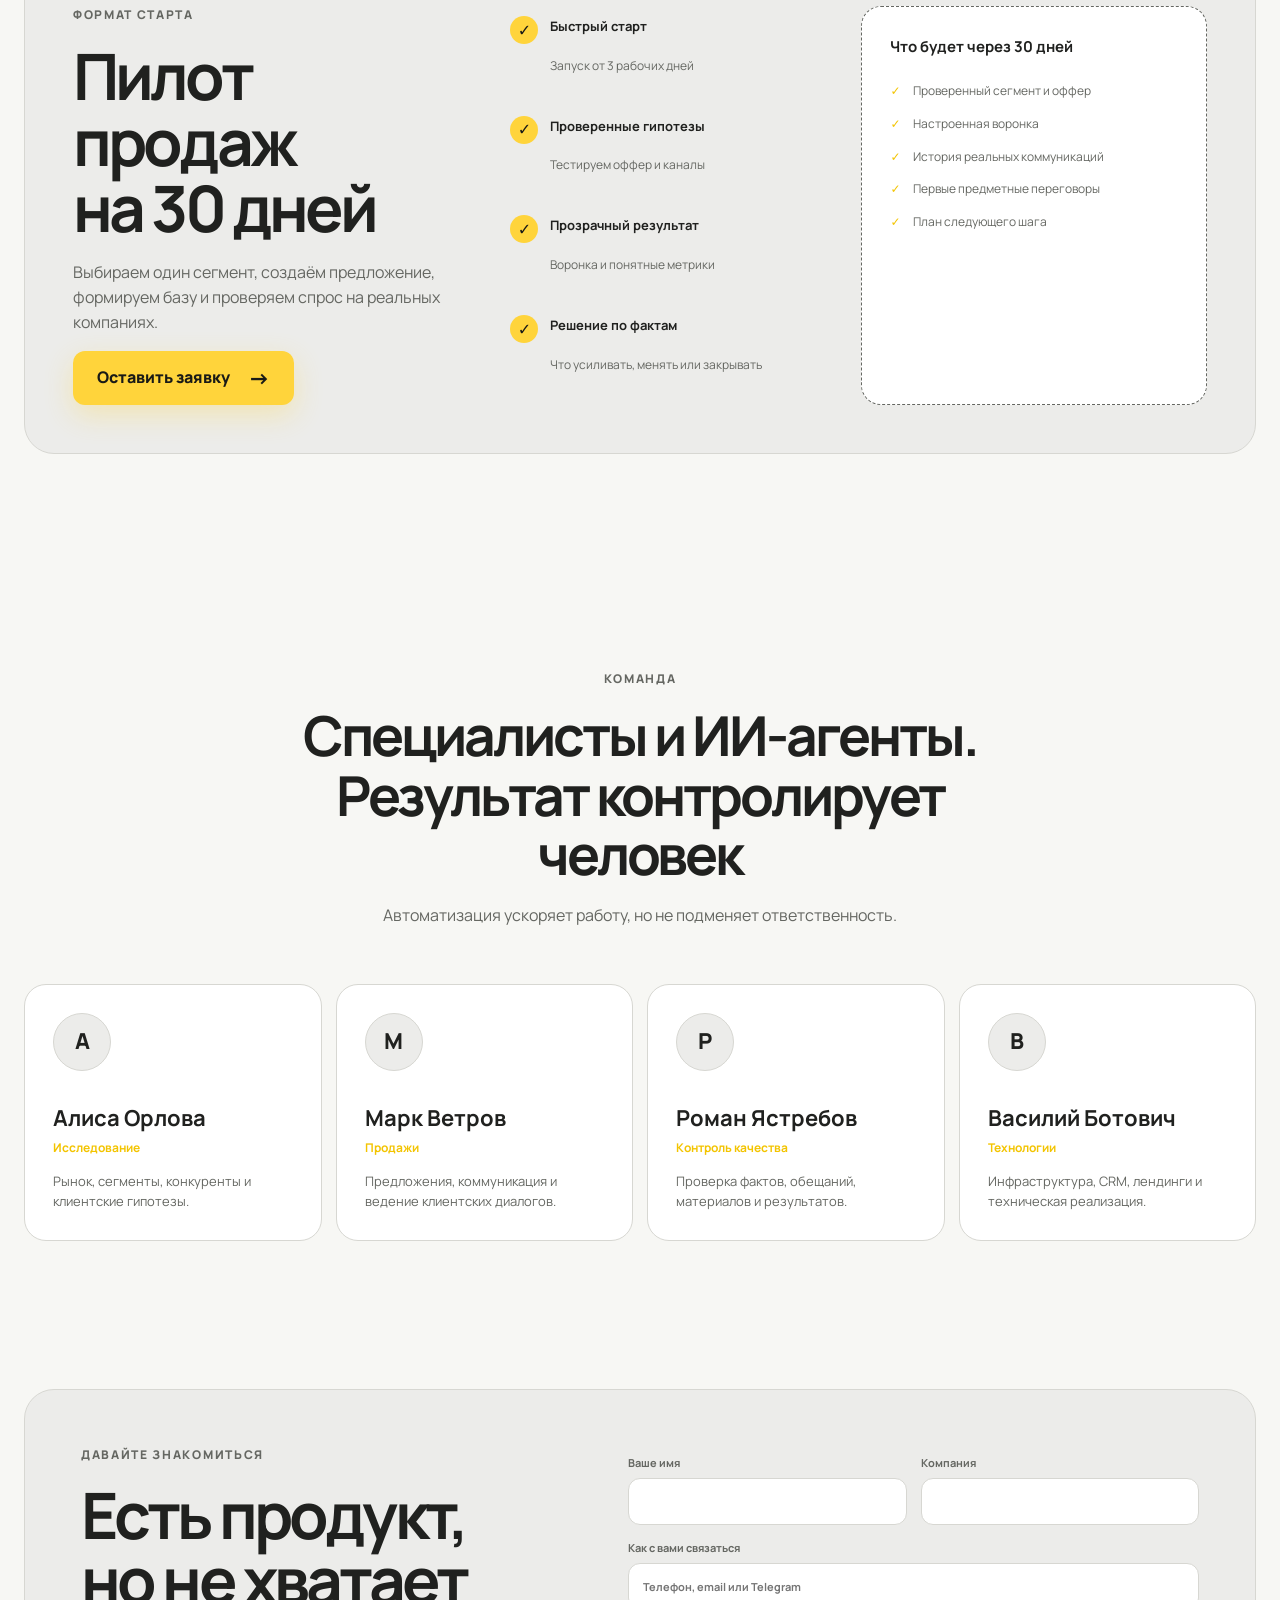
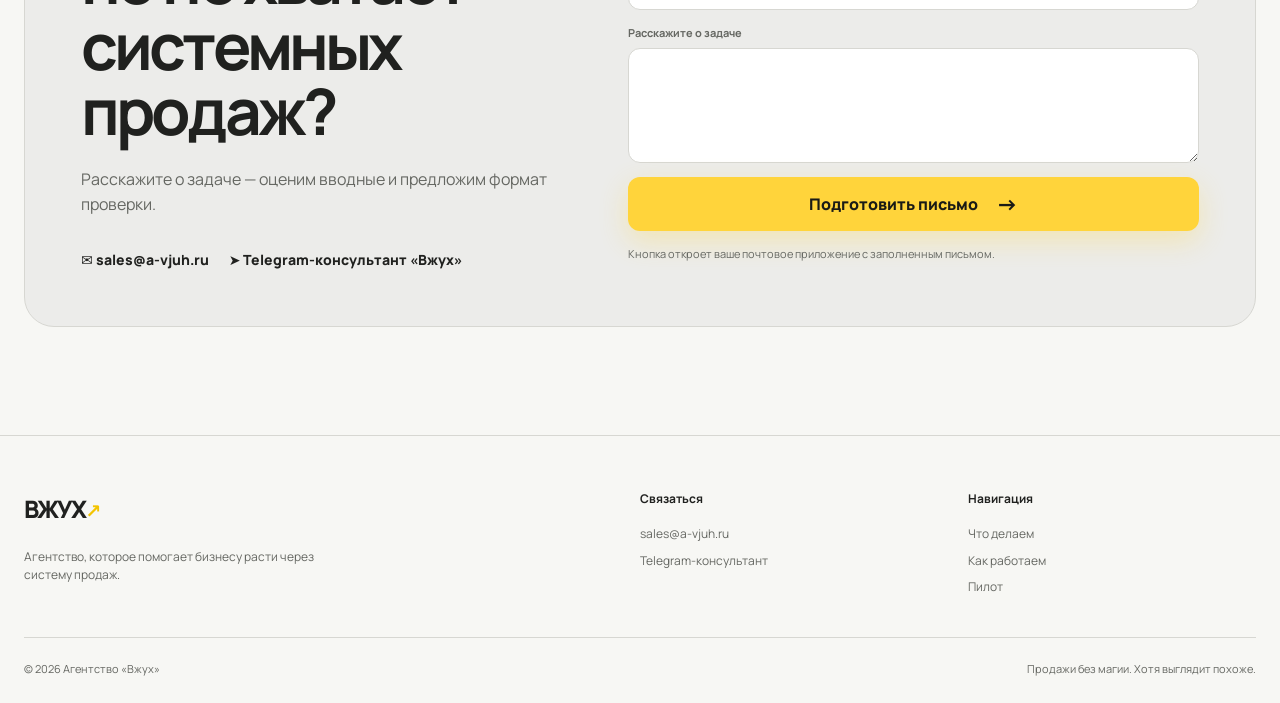
==== commit 20b10c0b: "feat: route website leads to agency bot" ====
--- a/index.html
+++ b/index.html
@@ -32,7 +32,7 @@
   <script>
     document.documentElement.dataset.theme = localStorage.getItem('vjuh-theme') || 'light';
   </script>
-  <script type="application/ld+json">{"@context":"https://schema.org","@type":"ProfessionalService","name":"Агентство продаж «Вжух»","url":"https://a-vjuh.ru/","email":"sales@a-vjuh.ru","description":"Системные B2B-продажи под ключ: исследование рынка, лидогенерация, CRM и переговоры.","areaServed":"RU","sameAs":["https://t.me/vasbotovich_bot"]}</script>
+  <script type="application/ld+json">{"@context":"https://schema.org","@type":"ProfessionalService","name":"Агентство продаж «Вжух»","url":"https://a-vjuh.ru/","email":"sales@a-vjuh.ru","description":"Системные B2B-продажи под ключ: исследование рынка, лидогенерация, CRM и переговоры.","areaServed":"RU","sameAs":["https://t.me/vzjuh_bot"]}</script>
 </head>
 <body>
   <a class="skip-link" href="#main">К содержанию</a>
@@ -149,7 +149,7 @@
     <section class="section contact-section" id="contacts">
       <div class="container">
         <div class="contact-panel reveal">
-          <div class="contact-copy"><p class="eyebrow">Давайте знакомиться</p><h2>Есть продукт,<br>но не хватает<br>системных продаж?</h2><p>Расскажите о задаче — оценим вводные и предложим формат проверки.</p><div class="direct-contacts"><a href="mailto:sales@a-vjuh.ru">✉ sales@a-vjuh.ru</a><a href="https://t.me/vasbotovich_bot" target="_blank" rel="noopener">➤ @vasbotovich_bot</a></div></div>
+          <div class="contact-copy"><p class="eyebrow">Давайте знакомиться</p><h2>Есть продукт,<br>но не хватает<br>системных продаж?</h2><p>Расскажите о задаче — оценим вводные и предложим формат проверки.</p><div class="direct-contacts"><a href="mailto:sales@a-vjuh.ru">✉ sales@a-vjuh.ru</a><a href="https://t.me/vzjuh_bot" target="_blank" rel="noopener">➤ Telegram-консультант «Вжух»</a></div></div>
           <form id="contact-form">
             <div class="form-row"><label>Ваше имя<input name="name" autocomplete="name" required></label><label>Компания<input name="company" autocomplete="organization"></label></div>
             <label>Как с вами связаться<input name="contact" autocomplete="email" placeholder="Телефон, email или Telegram" required></label>
@@ -163,7 +163,7 @@
   </main>
 
   <footer>
-    <div class="container footer-inner"><div><a class="logo" href="#top">ВЖУХ<span>↗</span></a><p>Агентство, которое помогает бизнесу расти через систему продаж.</p></div><div><b>Связаться</b><a href="mailto:sales@a-vjuh.ru">sales@a-vjuh.ru</a><a href="https://t.me/vasbotovich_bot" target="_blank" rel="noopener">Telegram Василия</a></div><div><b>Навигация</b><a href="#services">Что делаем</a><a href="#process">Как работаем</a><a href="#pilot">Пилот</a></div></div>
+    <div class="container footer-inner"><div><a class="logo" href="#top">ВЖУХ<span>↗</span></a><p>Агентство, которое помогает бизнесу расти через систему продаж.</p></div><div><b>Связаться</b><a href="mailto:sales@a-vjuh.ru">sales@a-vjuh.ru</a><a href="https://t.me/vzjuh_bot" target="_blank" rel="noopener">Telegram-консультант</a></div><div><b>Навигация</b><a href="#services">Что делаем</a><a href="#process">Как работаем</a><a href="#pilot">Пилот</a></div></div>
     <div class="container copyright"><span>© 2026 Агентство «Вжух»</span><span>Продажи без магии. Хотя выглядит похоже.</span></div>
   </footer>
   <script src="script.js"></script>
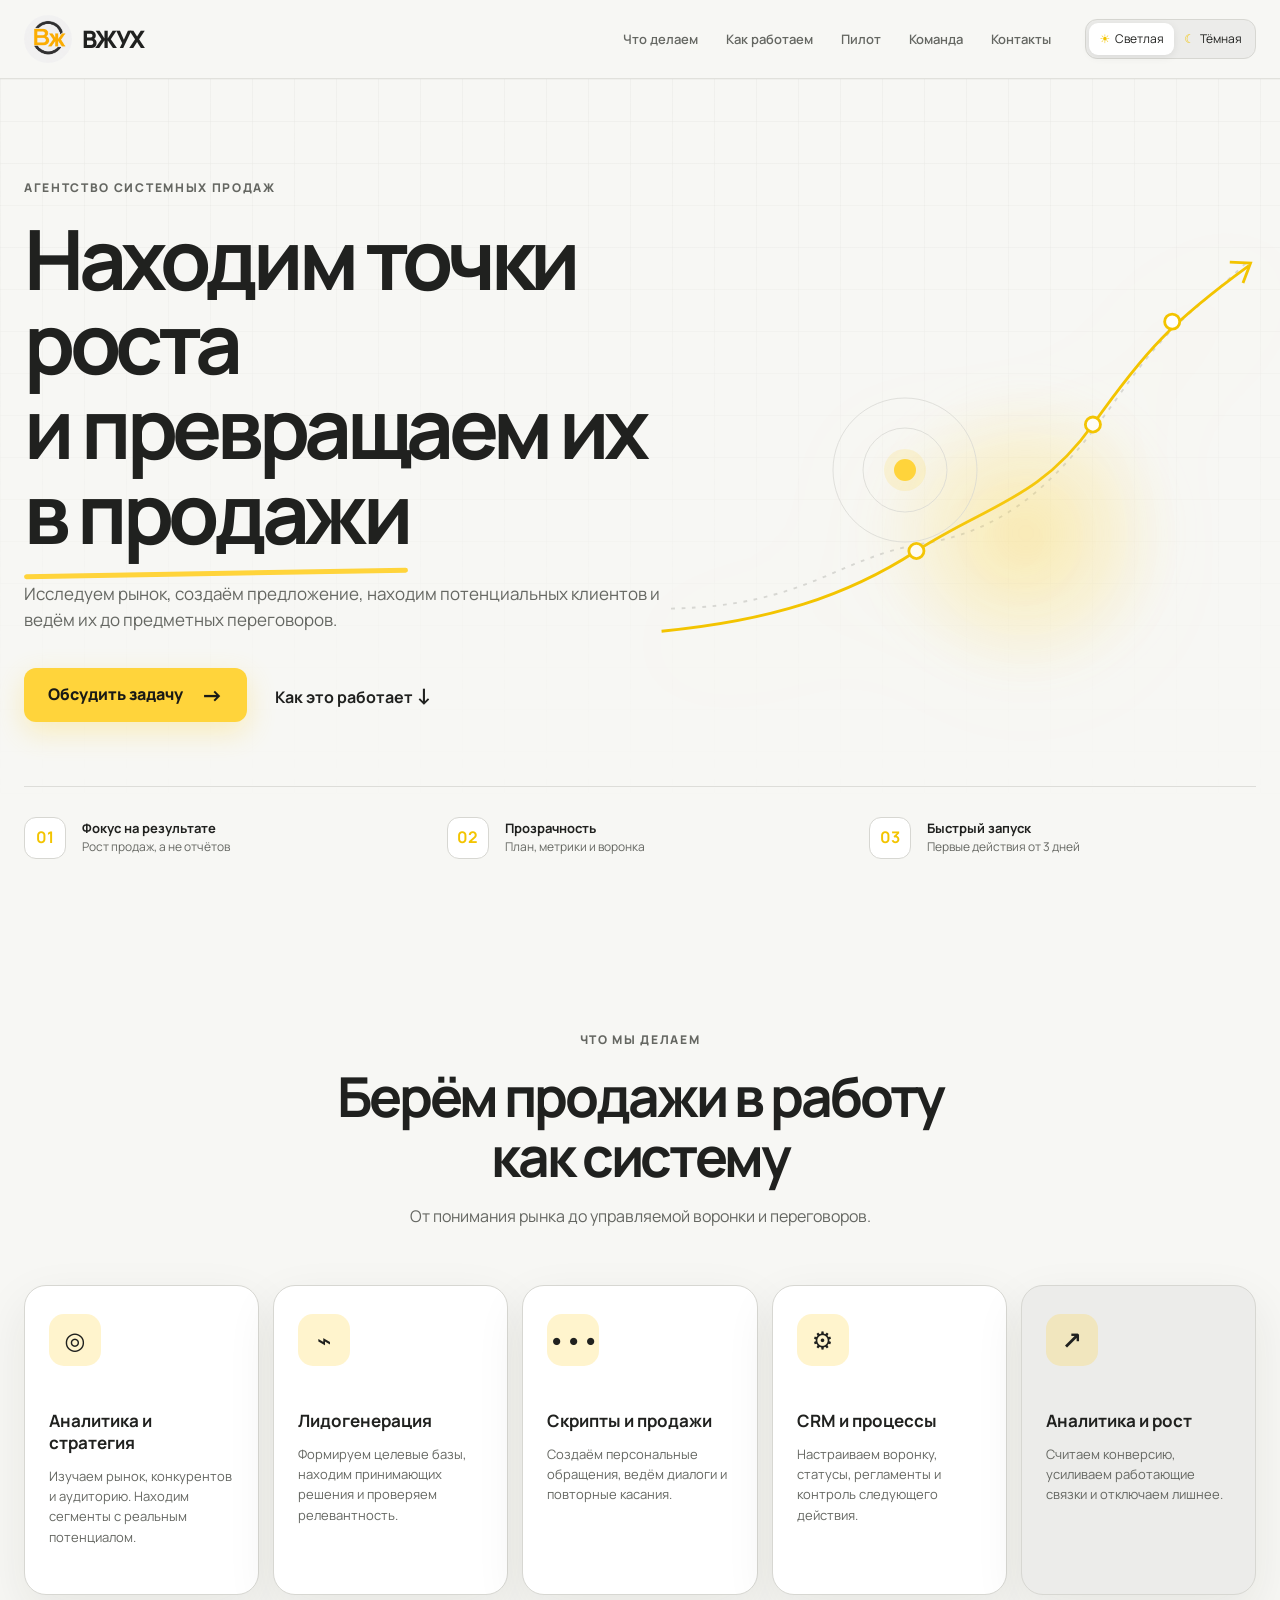
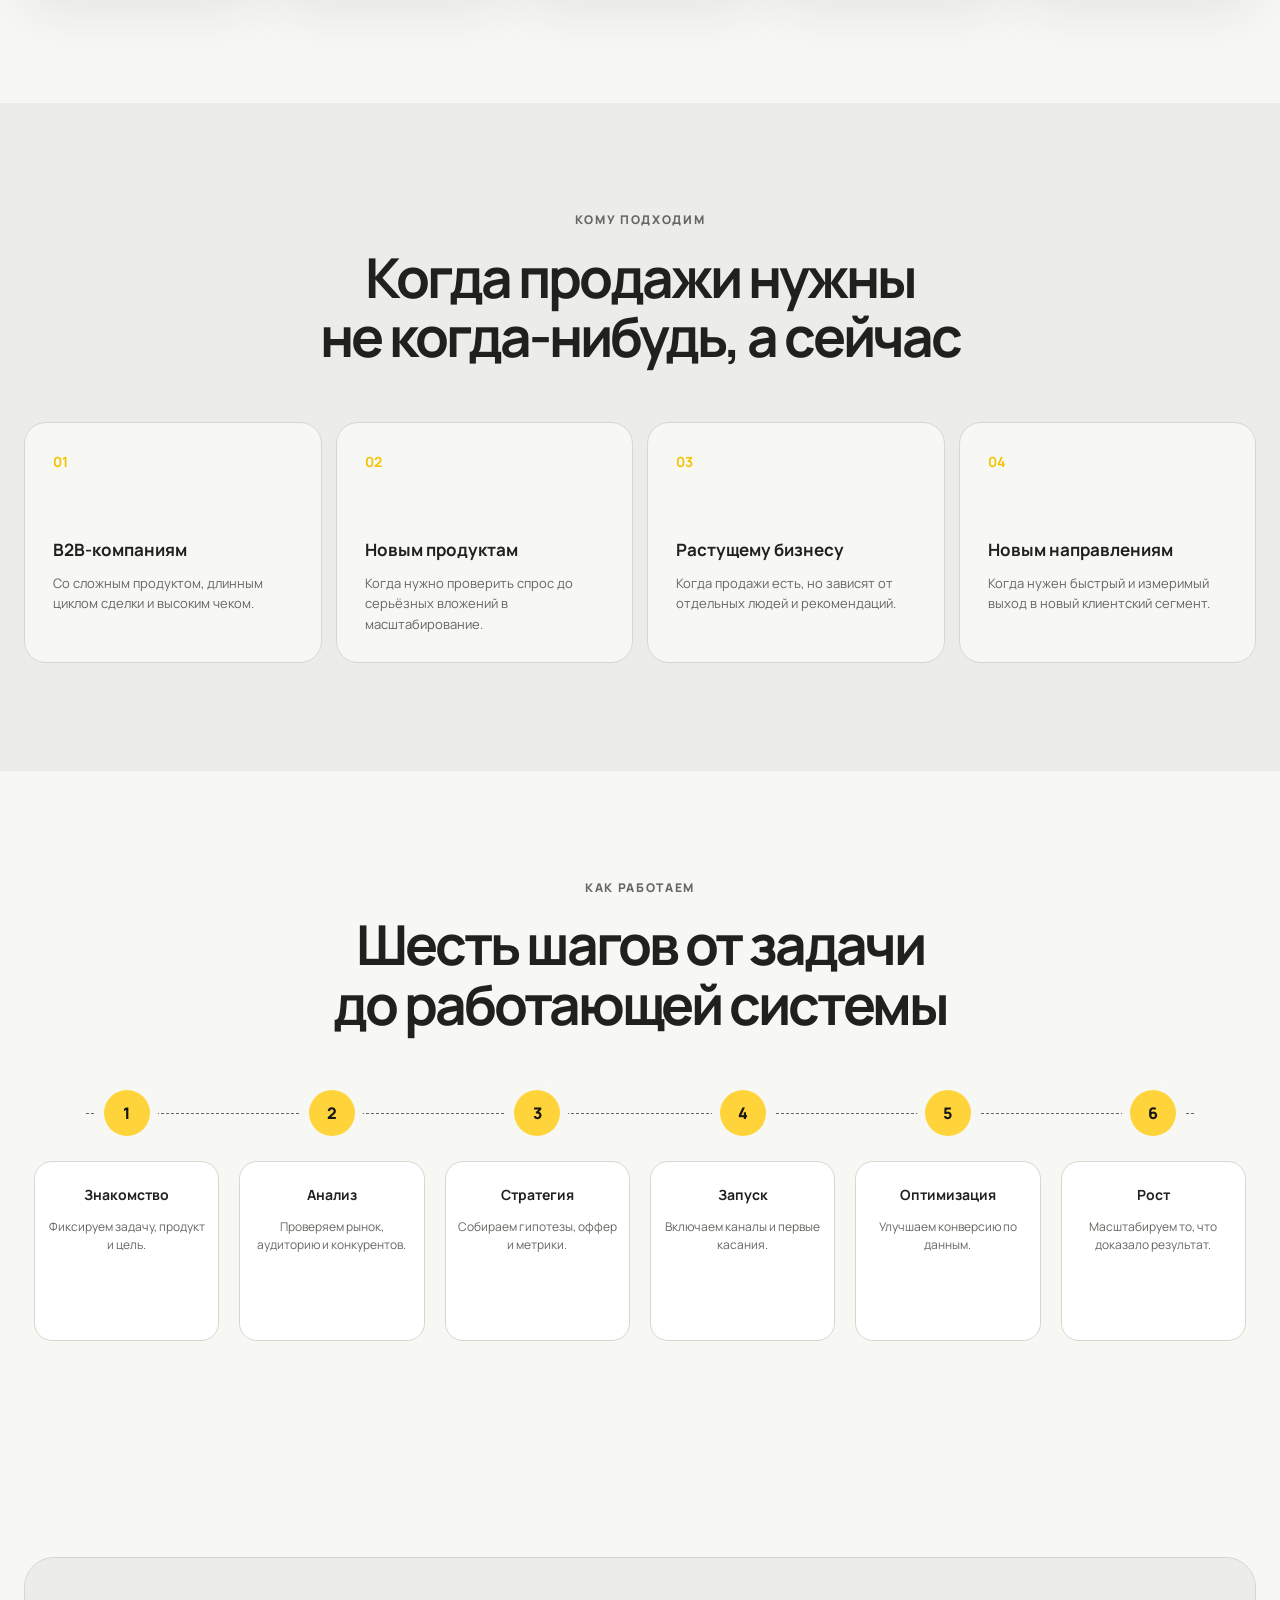
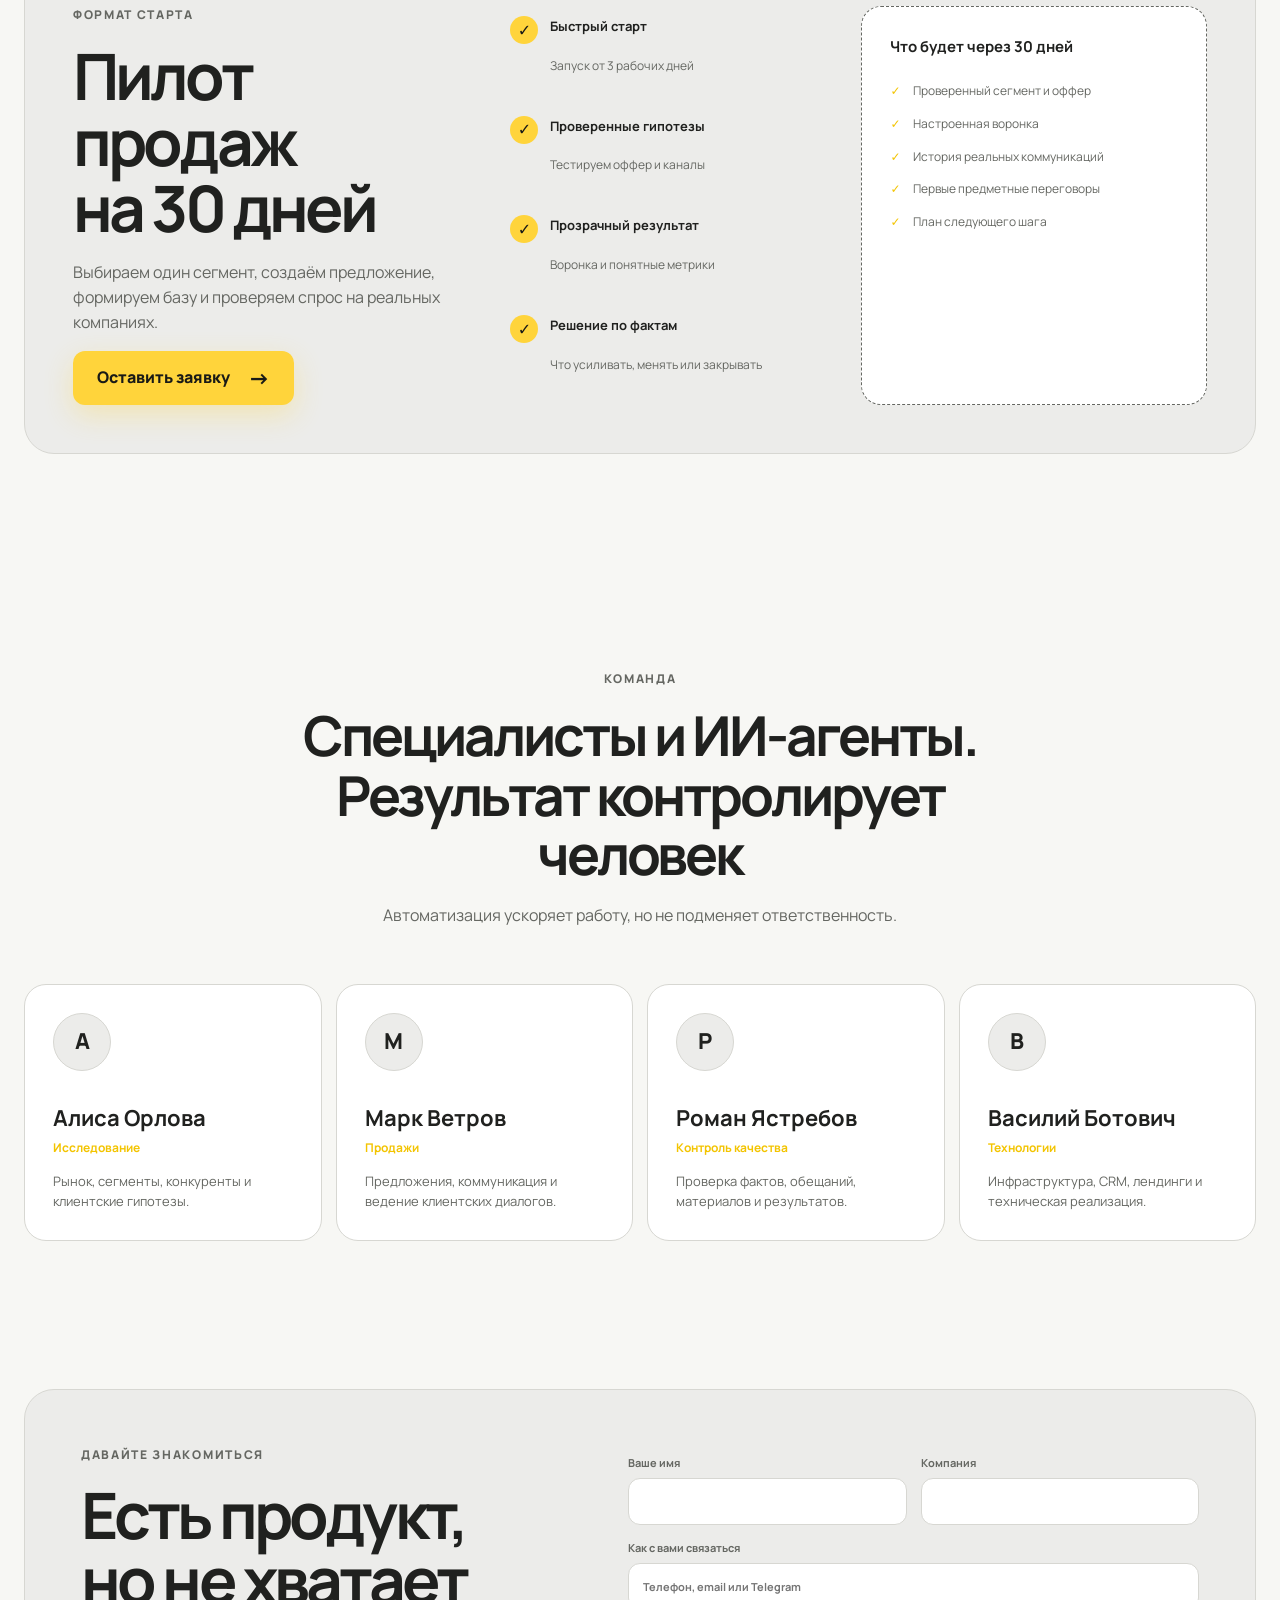
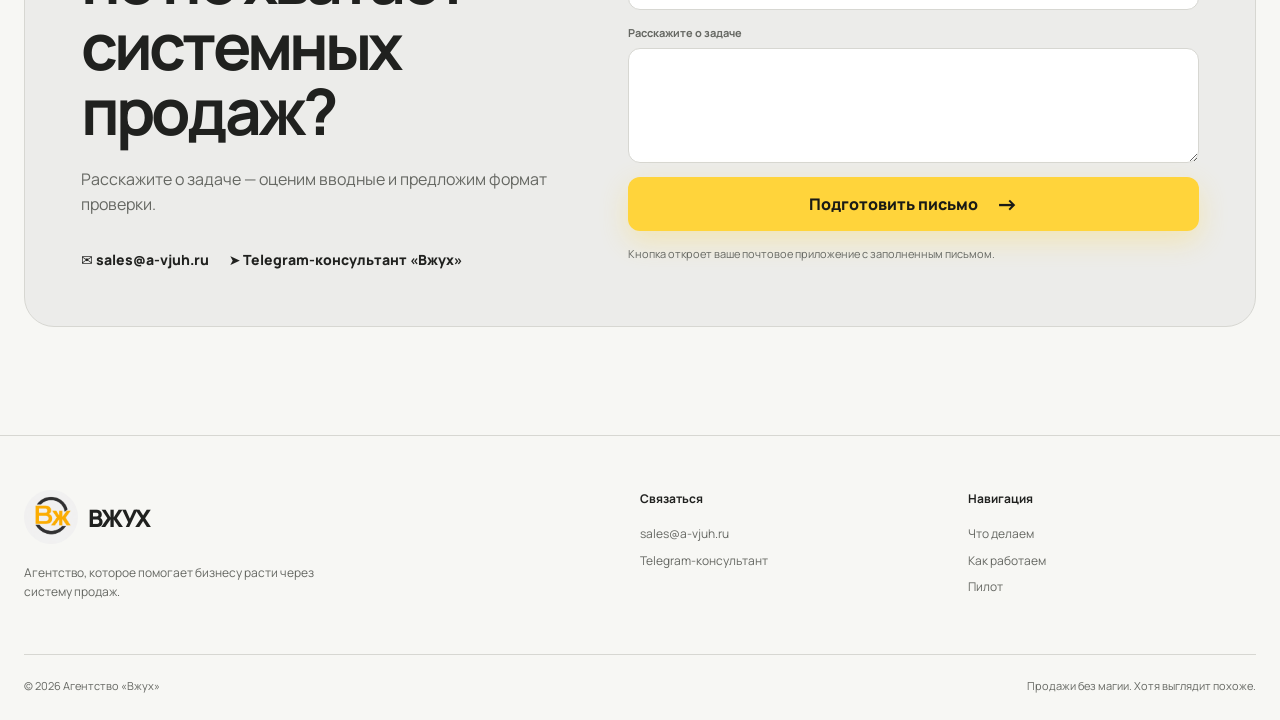
==== commit 8aa46f23: "Add approved Vjuh logo" ====
--- a/index.html
+++ b/index.html
@@ -7,17 +7,22 @@
   <meta name="keywords" content="агентство продаж, отдел продаж на аутсорсе, B2B продажи, лидогенерация для бизнеса, построение отдела продаж, системные продажи">
   <meta name="robots" content="index, follow, max-image-preview:large">
   <meta name="theme-color" content="#f7f7f4">
+  <link rel="icon" type="image/png" href="/assets/logo-vjuh.png">
+  <link rel="apple-touch-icon" href="/assets/logo-vjuh.png">
   <link rel="canonical" href="https://a-vjuh.ru/">
   <meta property="og:type" content="website"><meta property="og:locale" content="ru_RU">
   <meta property="og:url" content="https://a-vjuh.ru/"><meta property="og:site_name" content="Агентство продаж «Вжух»">
   <meta property="og:title" content="Агентство продаж «Вжух» — системные B2B-продажи под ключ">
   <meta property="og:description" content="Исследуем рынок, формируем предложение, находим клиентов и ведём их до предметных переговоров.">
-  <meta name="twitter:card" content="summary">
+  <meta property="og:image" content="https://a-vjuh.ru/assets/logo-vjuh.png">
+  <meta property="og:image:alt" content="Логотип агентства продаж «Вжух»">
+  <meta name="twitter:card" content="summary_large_image">
   <title>Агентство продаж «Вжух» — B2B-продажи под ключ</title>
   <link rel="preconnect" href="https://fonts.googleapis.com">
   <link rel="preconnect" href="https://fonts.gstatic.com" crossorigin>
   <link href="https://fonts.googleapis.com/css2?family=Manrope:wght@400;500;600;700;800&display=swap" rel="stylesheet">
   <link rel="stylesheet" href="styles.css">
+  <link rel="stylesheet" href="logo.css">
   <style>
     @media (min-width:701px) {
       .hero { padding-bottom:64px; min-height:840px; }
@@ -38,7 +43,7 @@
   <a class="skip-link" href="#main">К содержанию</a>
   <header class="site-header">
     <div class="container header-inner">
-      <a class="logo" href="#top" aria-label="Вжух — на главную">ВЖУХ<span aria-hidden="true">↗</span></a>
+      <a class="logo logo-brand" href="#top" aria-label="Вжух — на главную"><img src="assets/logo-vjuh.png" alt="" width="48" height="48"><span>ВЖУХ</span></a>
       <nav class="desktop-nav" aria-label="Основная навигация">
         <a href="#services">Что делаем</a><a href="#process">Как работаем</a><a href="#pilot">Пилот</a><a href="#team">Команда</a><a href="#contacts">Контакты</a>
       </nav>
@@ -163,7 +168,7 @@
   </main>
 
   <footer>
-    <div class="container footer-inner"><div><a class="logo" href="#top">ВЖУХ<span>↗</span></a><p>Агентство, которое помогает бизнесу расти через систему продаж.</p></div><div><b>Связаться</b><a href="mailto:sales@a-vjuh.ru">sales@a-vjuh.ru</a><a href="https://t.me/vzjuh_bot" target="_blank" rel="noopener">Telegram-консультант</a></div><div><b>Навигация</b><a href="#services">Что делаем</a><a href="#process">Как работаем</a><a href="#pilot">Пилот</a></div></div>
+    <div class="container footer-inner"><div><a class="logo logo-brand" href="#top"><img src="assets/logo-vjuh.png" alt="" width="54" height="54"><span>ВЖУХ</span></a><p>Агентство, которое помогает бизнесу расти через систему продаж.</p></div><div><b>Связаться</b><a href="mailto:sales@a-vjuh.ru">sales@a-vjuh.ru</a><a href="https://t.me/vzjuh_bot" target="_blank" rel="noopener">Telegram-консультант</a></div><div><b>Навигация</b><a href="#services">Что делаем</a><a href="#process">Как работаем</a><a href="#pilot">Пилот</a></div></div>
     <div class="container copyright"><span>© 2026 Агентство «Вжух»</span><span>Продажи без магии. Хотя выглядит похоже.</span></div>
   </footer>
   <script src="script.js"></script>
--- a/logo.css
+++ b/logo.css
@@ -0,0 +1,24 @@
+.logo-brand {
+  display: inline-flex;
+  align-items: center;
+  gap: 10px;
+  letter-spacing: -.05em;
+}
+
+.logo-brand img {
+  display: block;
+  width: 48px;
+  height: 48px;
+  object-fit: cover;
+  border-radius: 50%;
+}
+
+.logo-brand span {
+  color: var(--text);
+  font-size: 1em;
+}
+
+.footer-inner .logo-brand img {
+  width: 54px;
+  height: 54px;
+}
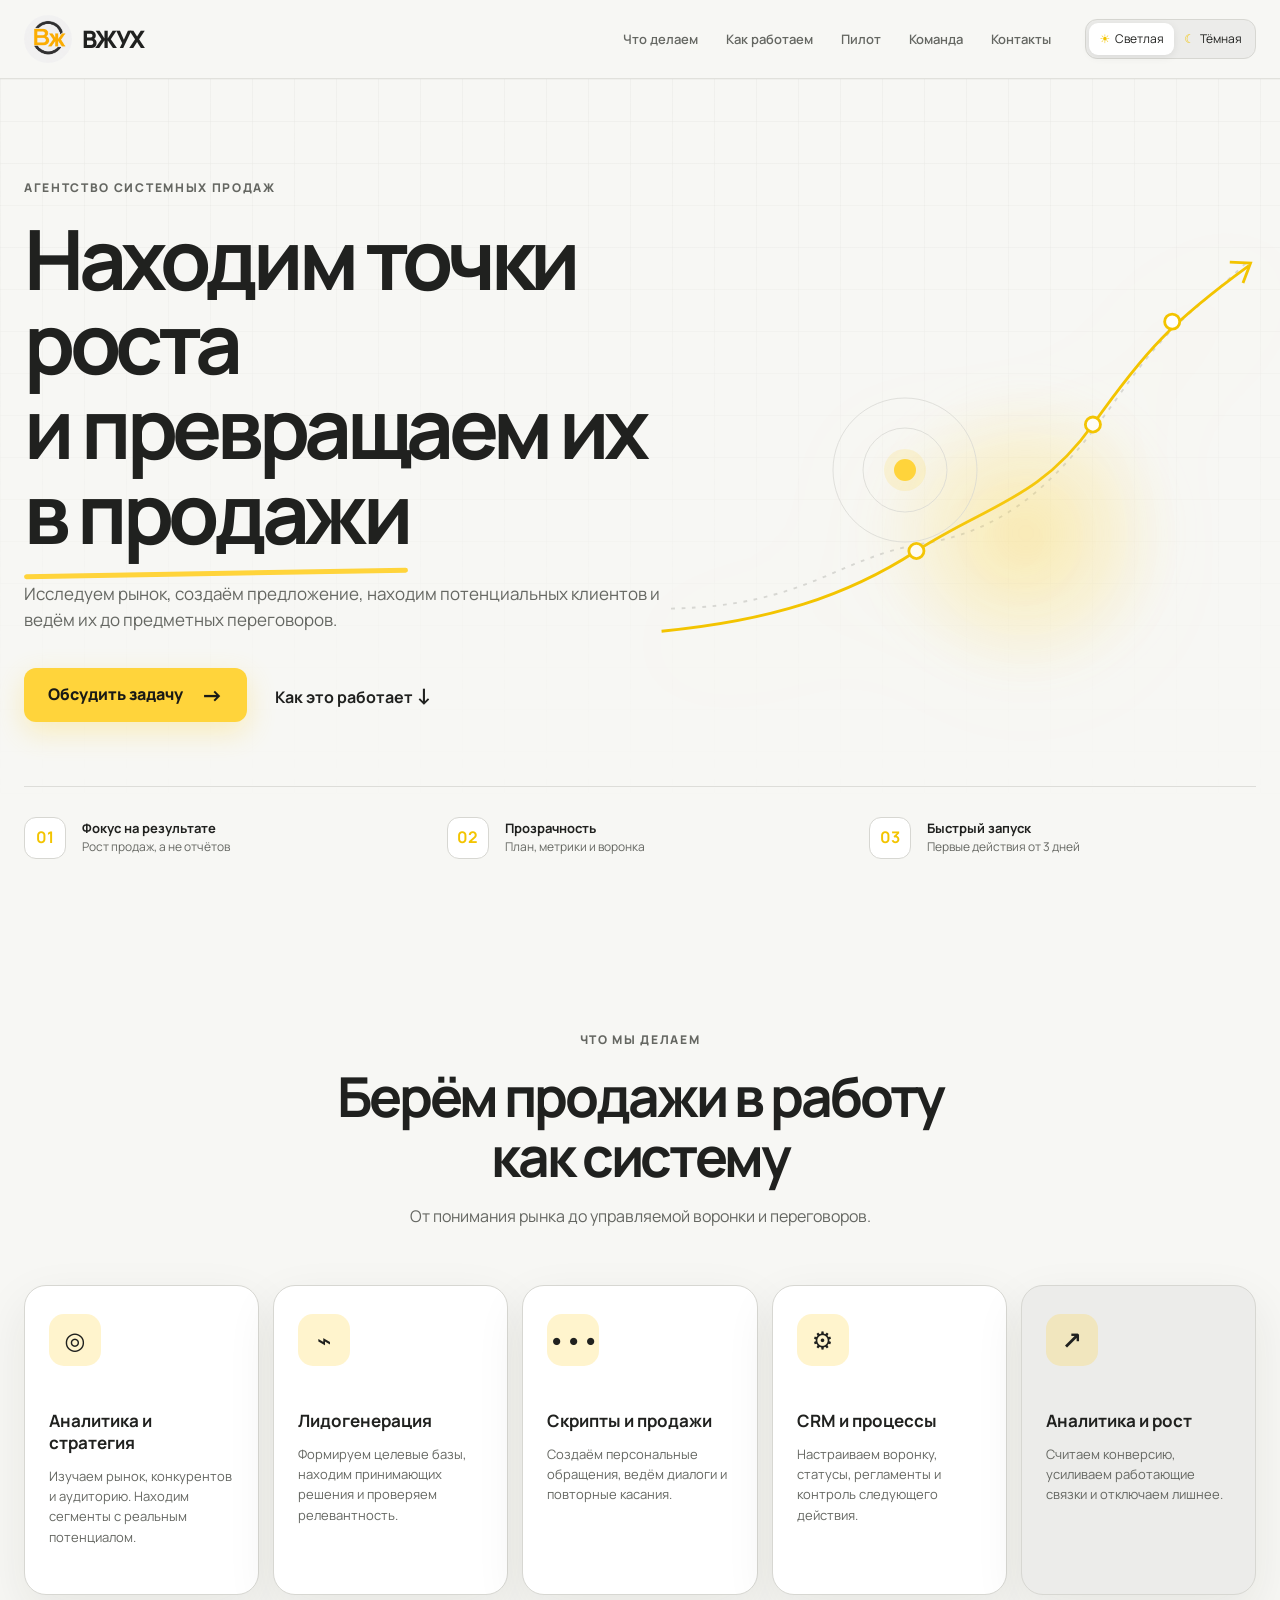
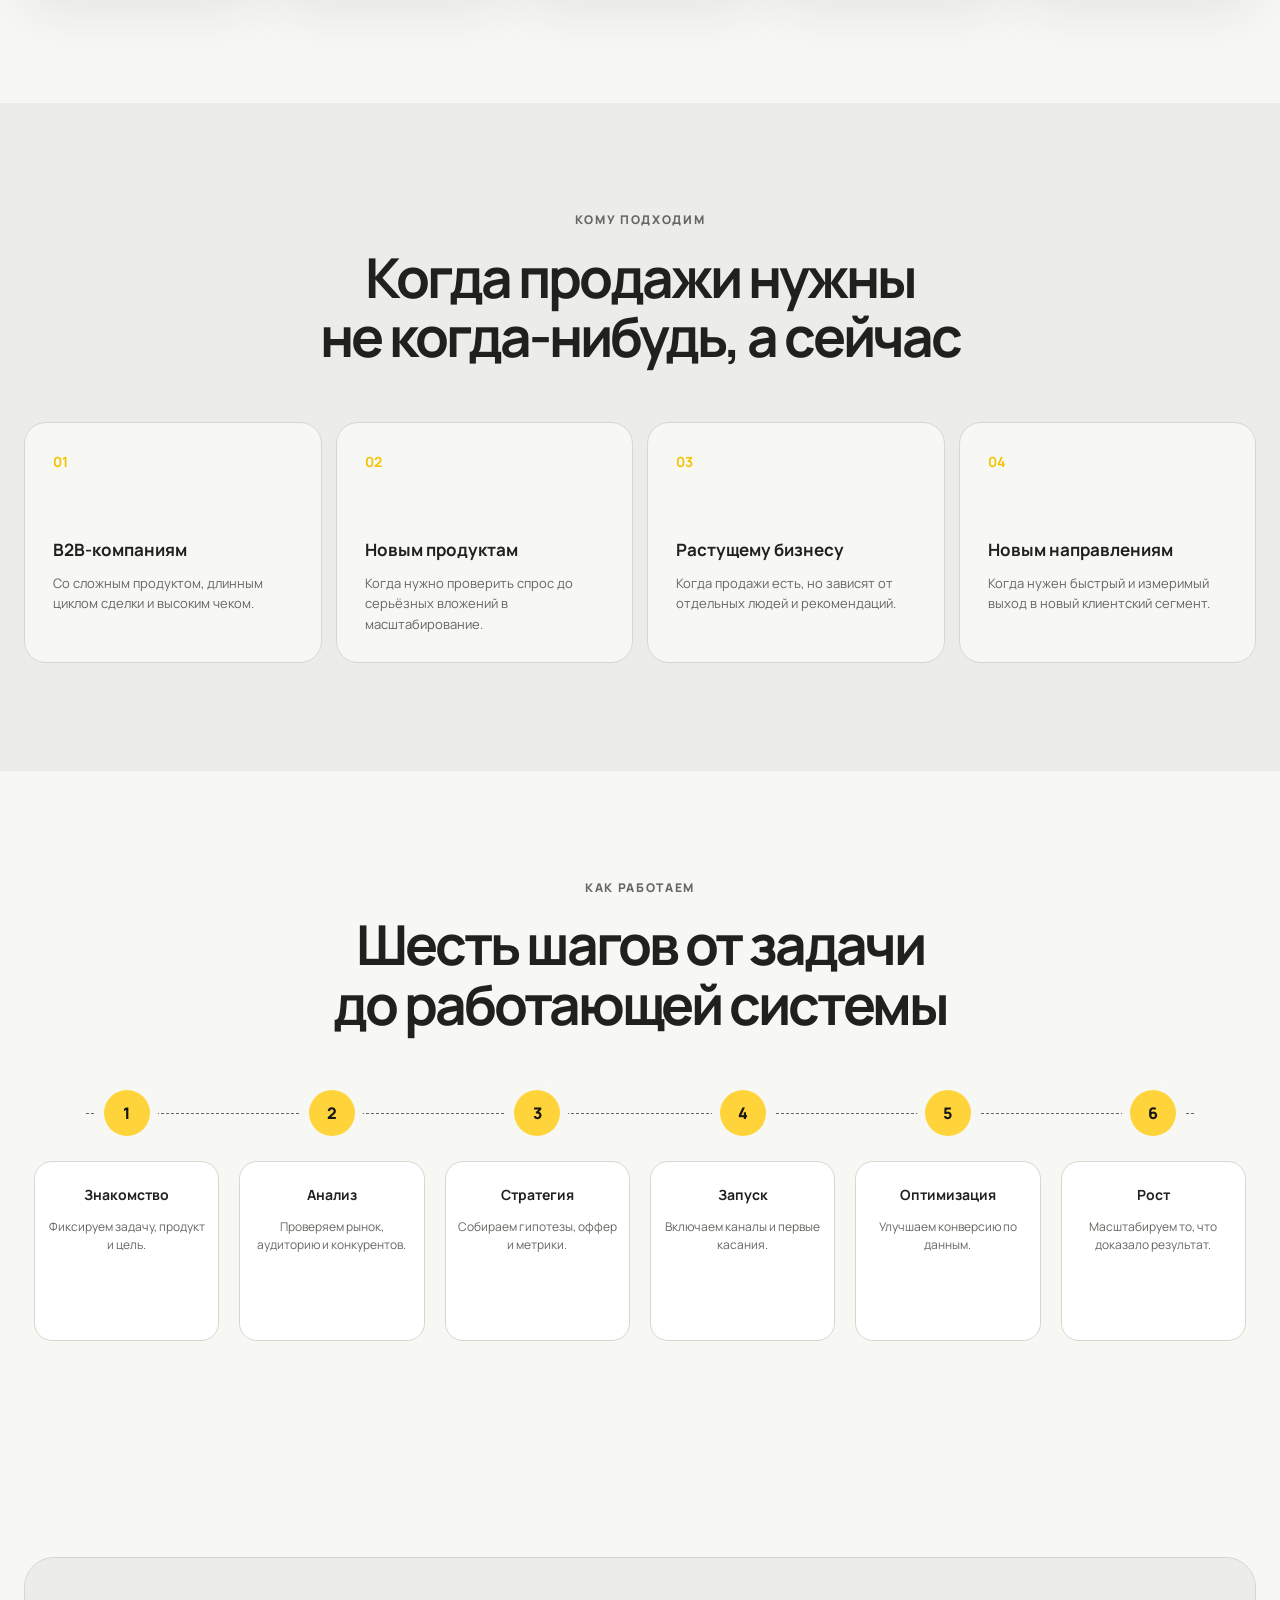
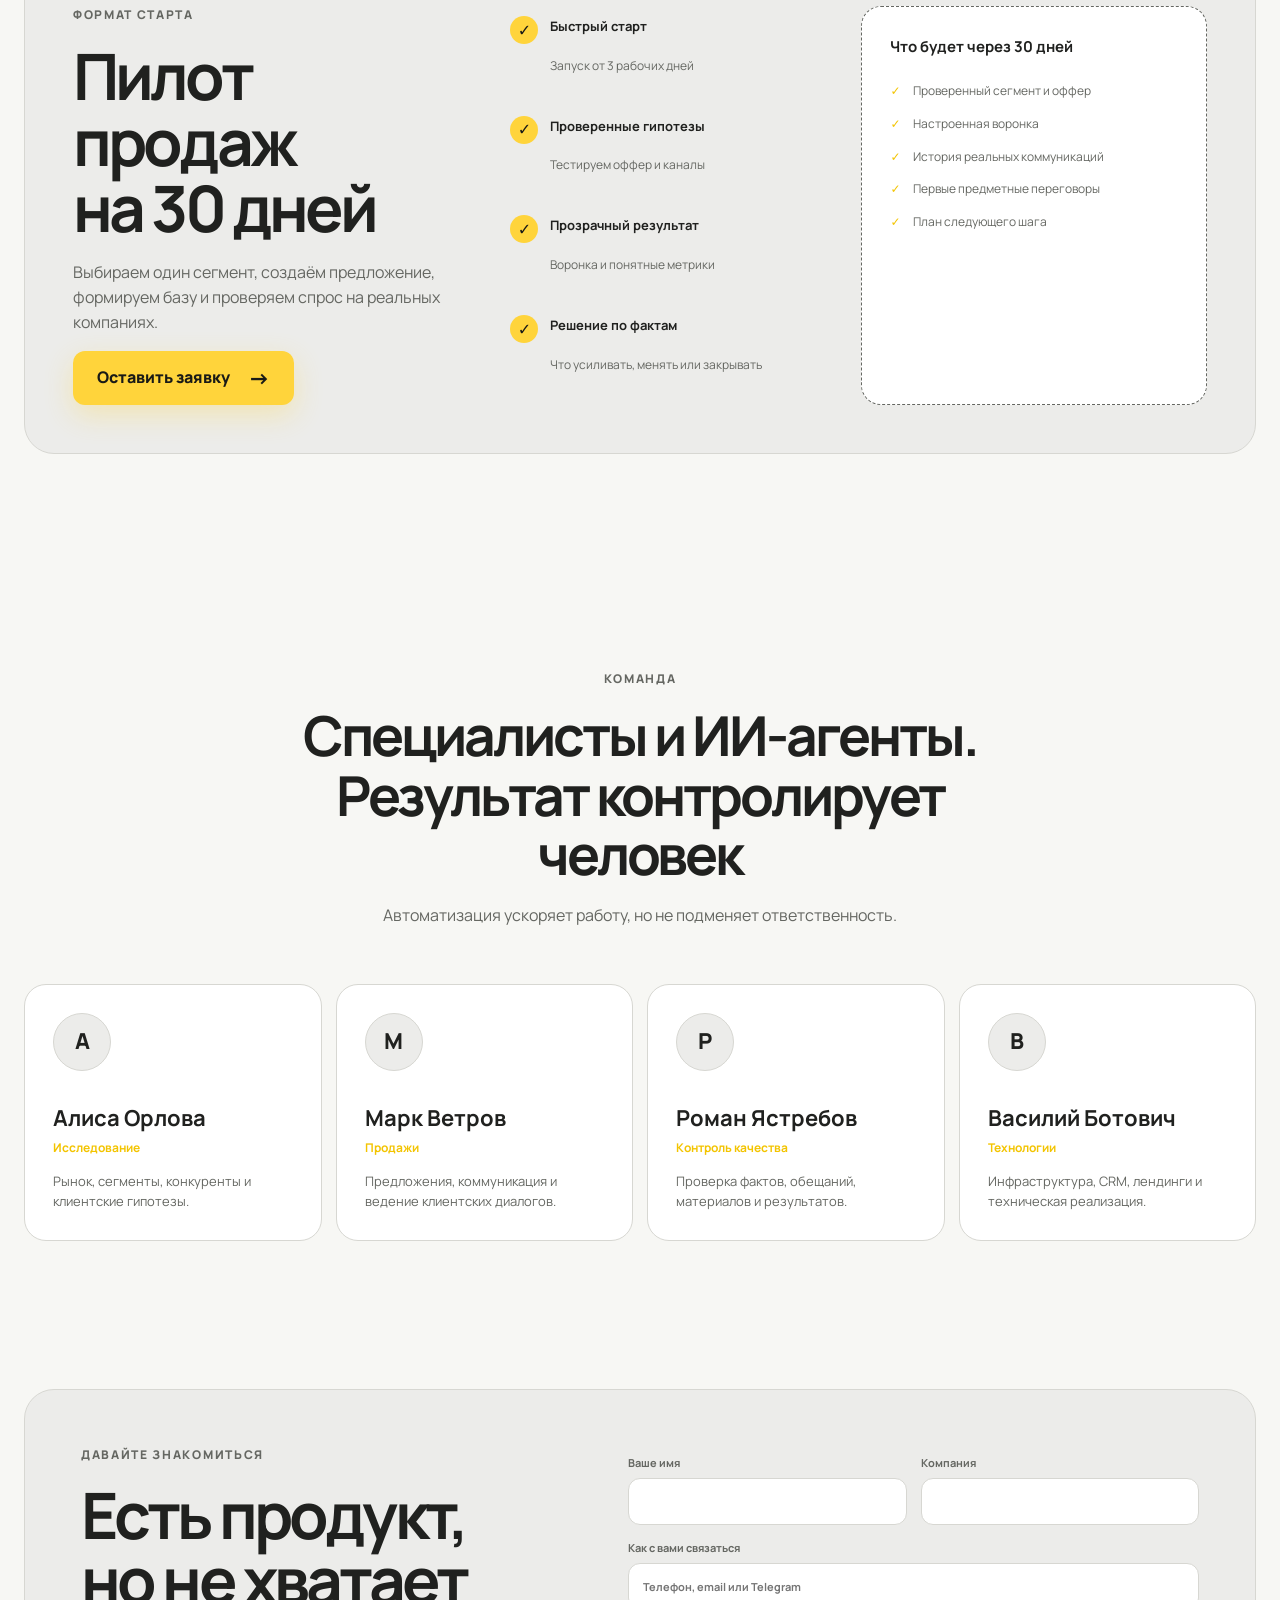
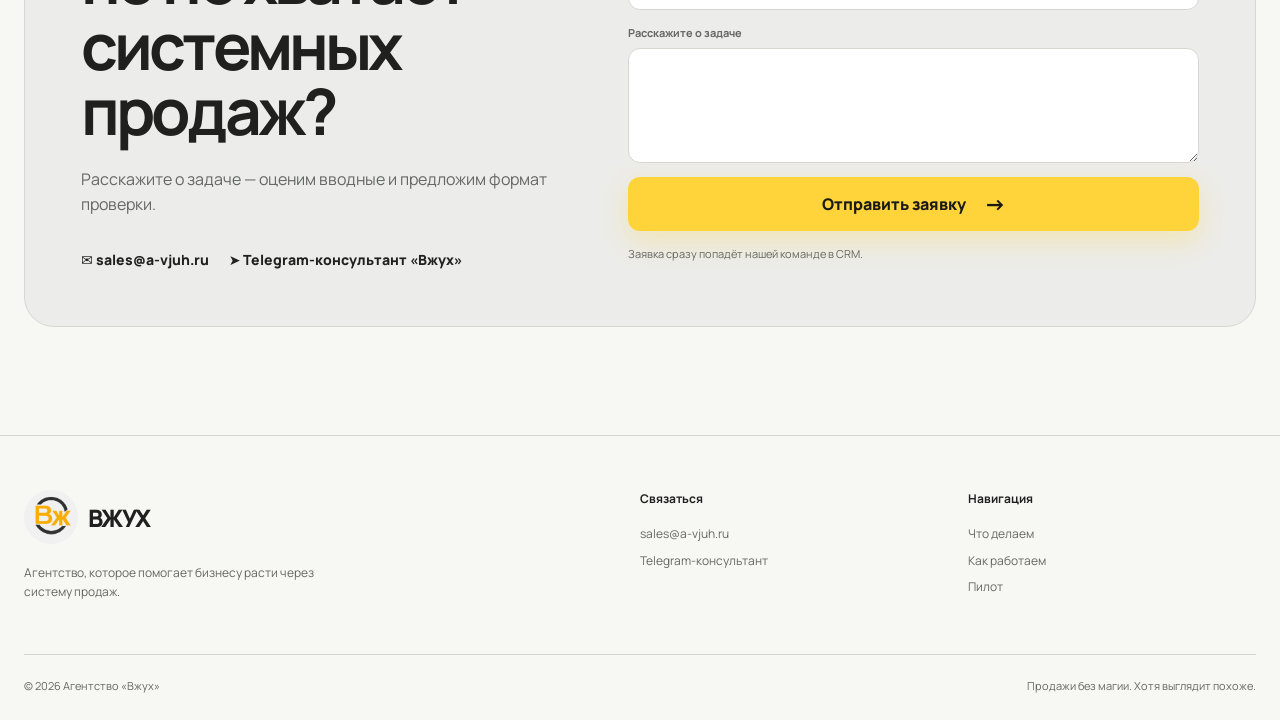
==== commit 97528c6d: "feat: submit website enquiries directly to CRM" ====
--- a/index.html
+++ b/index.html
@@ -24,6 +24,8 @@
   <link rel="stylesheet" href="styles.css">
   <link rel="stylesheet" href="logo.css">
   <style>
+    .form-honeypot{position:absolute!important;left:-9999px!important;width:1px!important;height:1px!important;opacity:0!important}
+    .form-success{color:#24843b}.form-error{color:#c53b32}.button:disabled{cursor:wait;opacity:.72;transform:none}
     @media (min-width:701px) {
       .hero { padding-bottom:64px; min-height:840px; }
       .hero-inner { min-height:540px; }
@@ -156,11 +158,12 @@
         <div class="contact-panel reveal">
           <div class="contact-copy"><p class="eyebrow">Давайте знакомиться</p><h2>Есть продукт,<br>но не хватает<br>системных продаж?</h2><p>Расскажите о задаче — оценим вводные и предложим формат проверки.</p><div class="direct-contacts"><a href="mailto:sales@a-vjuh.ru">✉ sales@a-vjuh.ru</a><a href="https://t.me/vzjuh_bot" target="_blank" rel="noopener">➤ Telegram-консультант «Вжух»</a></div></div>
           <form id="contact-form">
+            <input class="form-honeypot" name="website" tabindex="-1" autocomplete="off" aria-hidden="true">
             <div class="form-row"><label>Ваше имя<input name="name" autocomplete="name" required></label><label>Компания<input name="company" autocomplete="organization"></label></div>
             <label>Как с вами связаться<input name="contact" autocomplete="email" placeholder="Телефон, email или Telegram" required></label>
             <label>Расскажите о задаче<textarea name="message" rows="5" required></textarea></label>
-            <button class="button button-primary" type="submit">Подготовить письмо <span>→</span></button>
-            <p class="form-note">Кнопка откроет ваше почтовое приложение с заполненным письмом.</p>
+            <button class="button button-primary" type="submit">Отправить заявку <span>→</span></button>
+            <p class="form-note" id="form-status" role="status" aria-live="polite">Заявка сразу попадёт нашей команде в CRM.</p>
           </form>
         </div>
       </div>
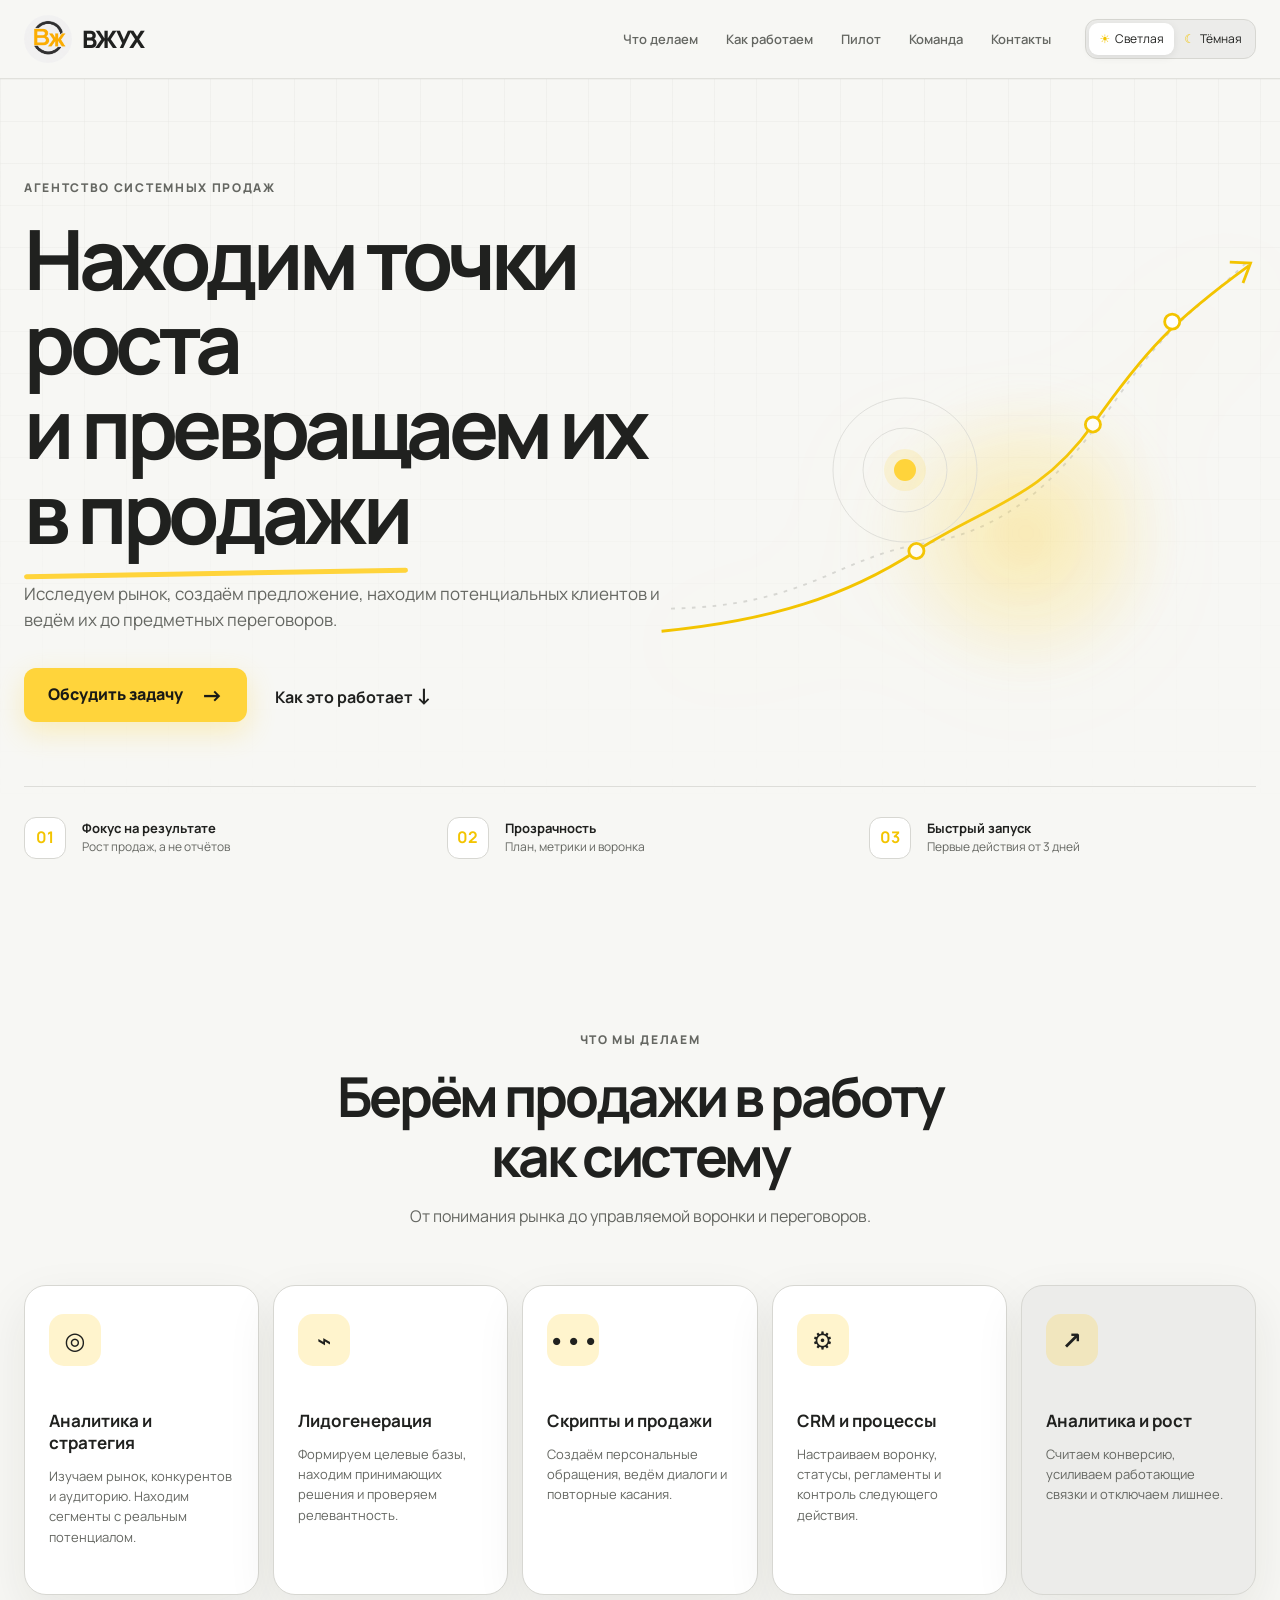
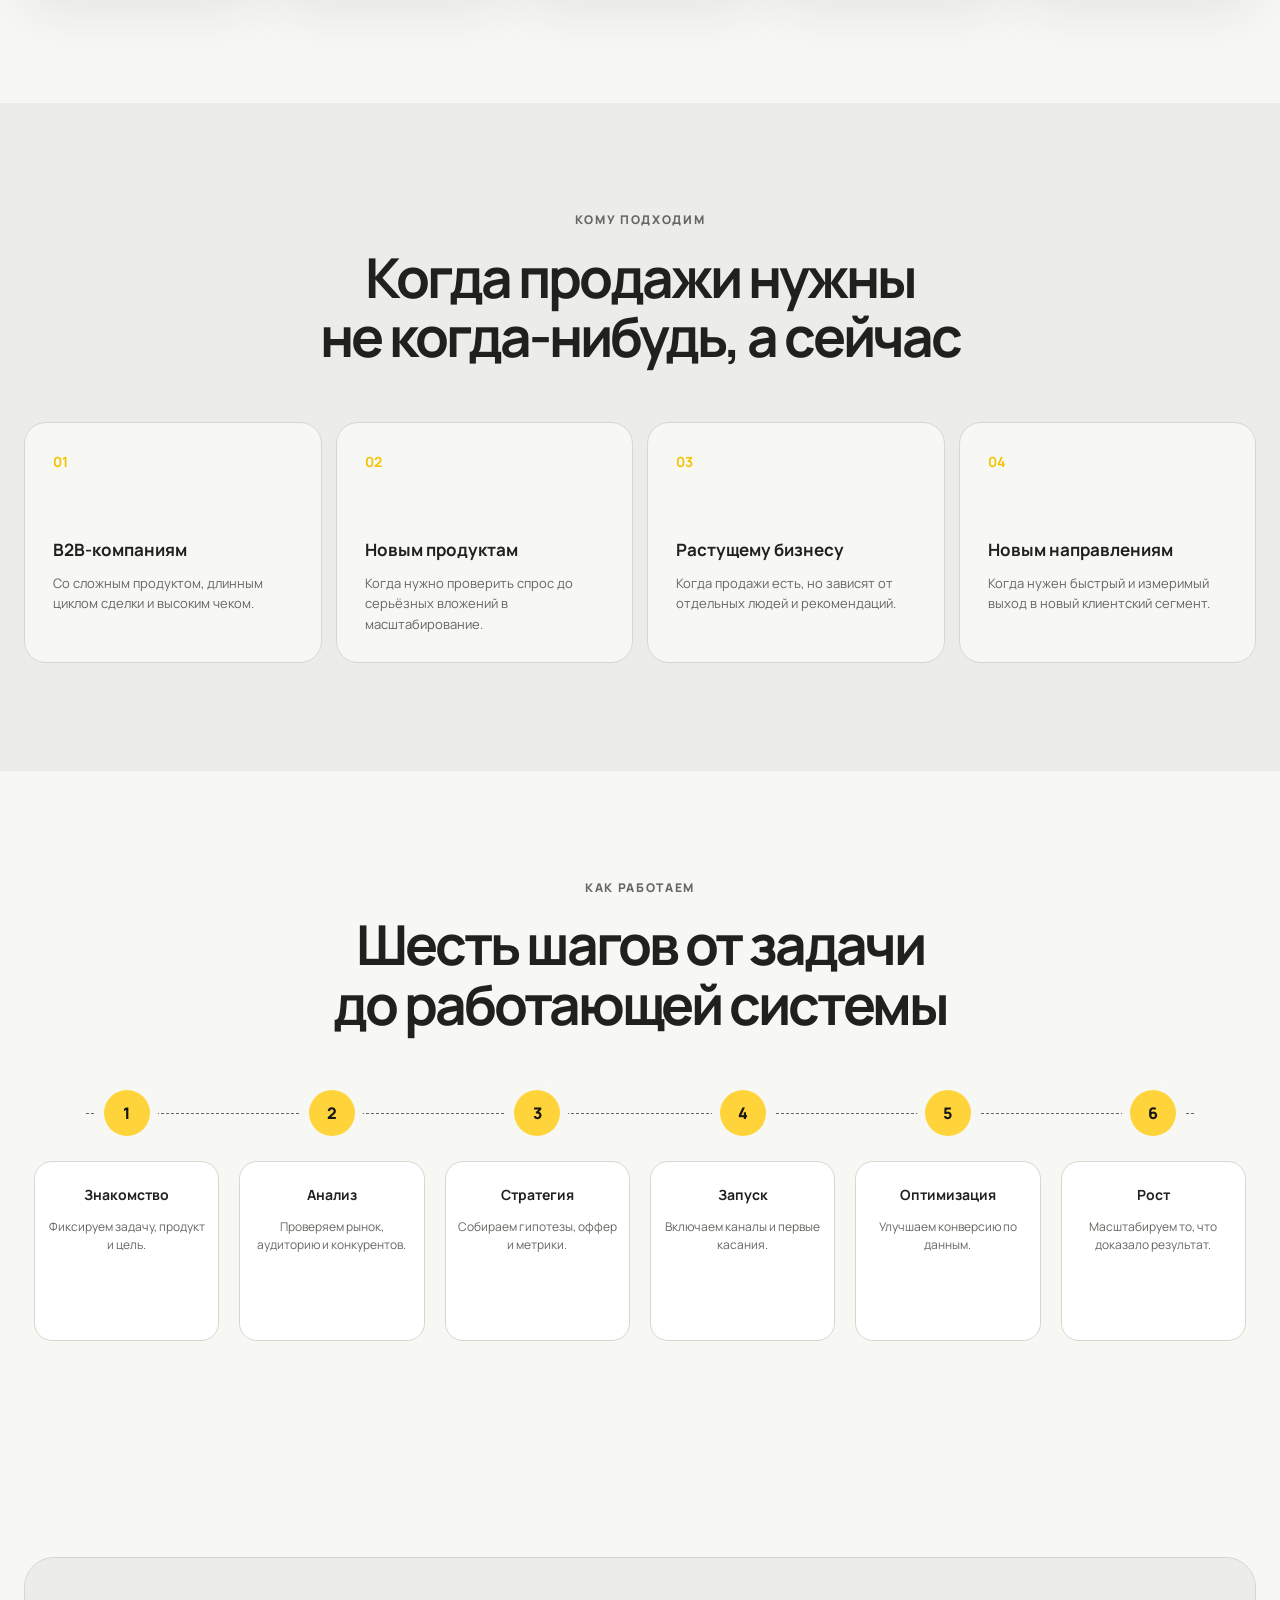
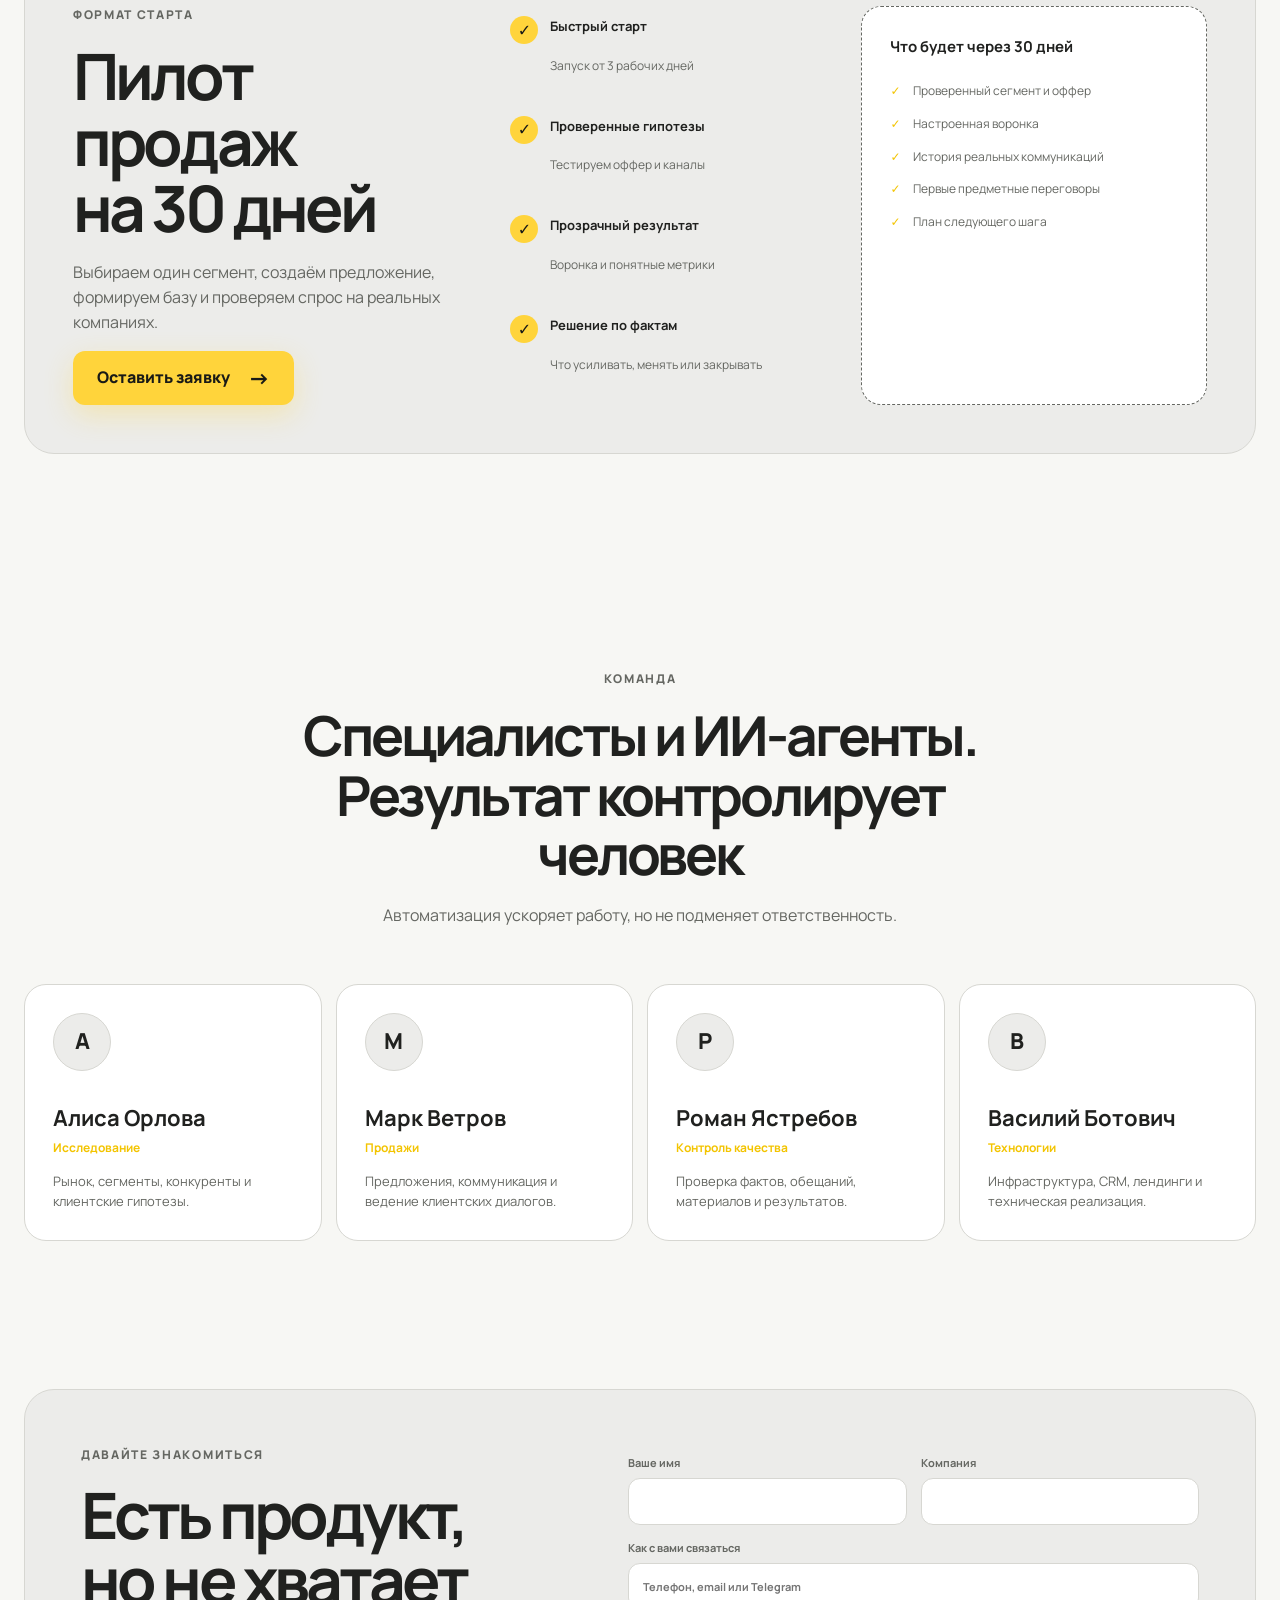
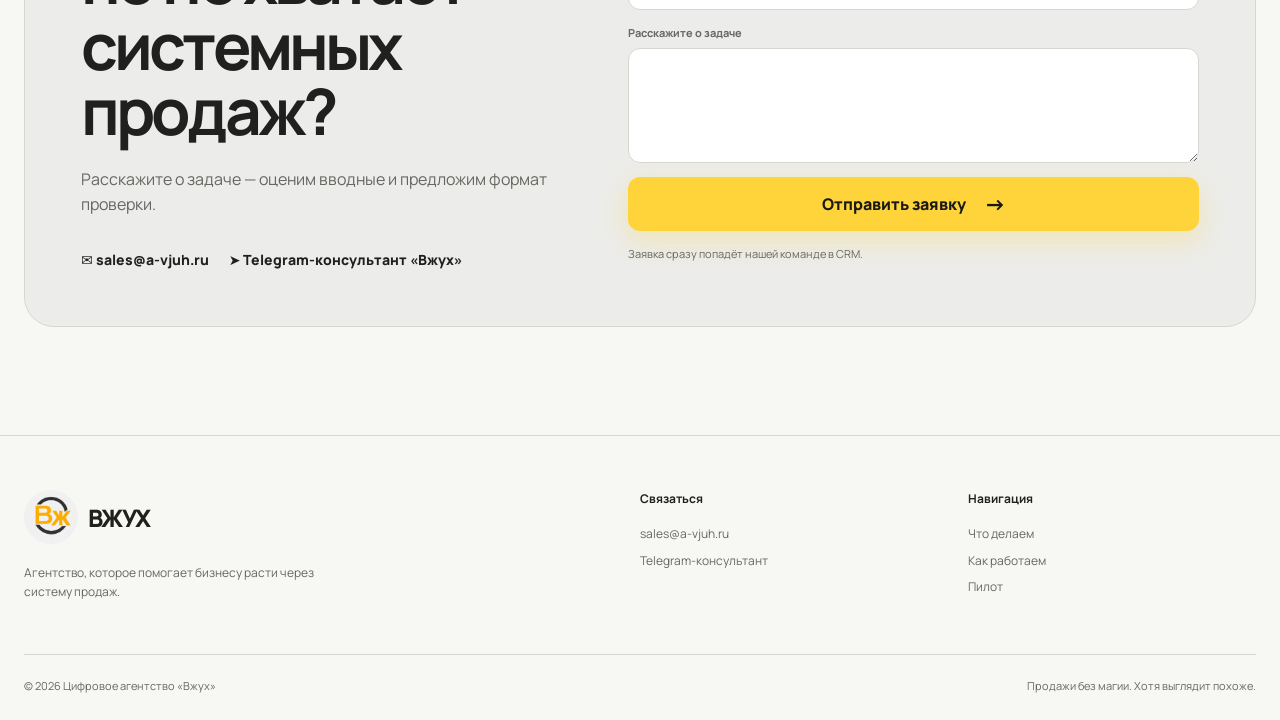
==== commit 0f4dba12: "chore: rename brand to digital agency" ====
--- a/index.html
+++ b/index.html
@@ -3,7 +3,7 @@
 <head>
   <meta charset="UTF-8">
   <meta name="viewport" content="width=device-width, initial-scale=1.0">
-  <meta name="description" content="Агентство продаж «Вжух» создаёт системные B2B-продажи под ключ: исследование рынка, лидогенерация, CRM, выход на клиентов и переговоры.">
+  <meta name="description" content="Цифровое агентство «Вжух» создаёт системные B2B-продажи под ключ: исследование рынка, лидогенерация, CRM, выход на клиентов и переговоры.">
   <meta name="keywords" content="агентство продаж, отдел продаж на аутсорсе, B2B продажи, лидогенерация для бизнеса, построение отдела продаж, системные продажи">
   <meta name="robots" content="index, follow, max-image-preview:large">
   <meta name="theme-color" content="#f7f7f4">
@@ -11,13 +11,13 @@
   <link rel="apple-touch-icon" href="/assets/logo-vjuh.png">
   <link rel="canonical" href="https://a-vjuh.ru/">
   <meta property="og:type" content="website"><meta property="og:locale" content="ru_RU">
-  <meta property="og:url" content="https://a-vjuh.ru/"><meta property="og:site_name" content="Агентство продаж «Вжух»">
-  <meta property="og:title" content="Агентство продаж «Вжух» — системные B2B-продажи под ключ">
+  <meta property="og:url" content="https://a-vjuh.ru/"><meta property="og:site_name" content="Цифровое агентство «Вжух»">
+  <meta property="og:title" content="Цифровое агентство «Вжух» — системные B2B-продажи под ключ">
   <meta property="og:description" content="Исследуем рынок, формируем предложение, находим клиентов и ведём их до предметных переговоров.">
   <meta property="og:image" content="https://a-vjuh.ru/assets/logo-vjuh.png">
-  <meta property="og:image:alt" content="Логотип агентства продаж «Вжух»">
+  <meta property="og:image:alt" content="Логотип Цифрового агентства «Вжух»">
   <meta name="twitter:card" content="summary_large_image">
-  <title>Агентство продаж «Вжух» — B2B-продажи под ключ</title>
+  <title>Цифровое агентство «Вжух» — B2B-продажи под ключ</title>
   <link rel="preconnect" href="https://fonts.googleapis.com">
   <link rel="preconnect" href="https://fonts.gstatic.com" crossorigin>
   <link href="https://fonts.googleapis.com/css2?family=Manrope:wght@400;500;600;700;800&display=swap" rel="stylesheet">
@@ -39,7 +39,7 @@
   <script>
     document.documentElement.dataset.theme = localStorage.getItem('vjuh-theme') || 'light';
   </script>
-  <script type="application/ld+json">{"@context":"https://schema.org","@type":"ProfessionalService","name":"Агентство продаж «Вжух»","url":"https://a-vjuh.ru/","email":"sales@a-vjuh.ru","description":"Системные B2B-продажи под ключ: исследование рынка, лидогенерация, CRM и переговоры.","areaServed":"RU","sameAs":["https://t.me/vzjuh_bot"]}</script>
+  <script type="application/ld+json">{"@context":"https://schema.org","@type":"ProfessionalService","name":"Цифровое агентство «Вжух»","url":"https://a-vjuh.ru/","email":"sales@a-vjuh.ru","description":"Системные B2B-продажи под ключ: исследование рынка, лидогенерация, CRM и переговоры.","areaServed":"RU","sameAs":["https://t.me/vzjuh_bot"]}</script>
 </head>
 <body>
   <a class="skip-link" href="#main">К содержанию</a>
@@ -172,7 +172,7 @@
 
   <footer>
     <div class="container footer-inner"><div><a class="logo logo-brand" href="#top"><img src="assets/logo-vjuh.png" alt="" width="54" height="54"><span>ВЖУХ</span></a><p>Агентство, которое помогает бизнесу расти через систему продаж.</p></div><div><b>Связаться</b><a href="mailto:sales@a-vjuh.ru">sales@a-vjuh.ru</a><a href="https://t.me/vzjuh_bot" target="_blank" rel="noopener">Telegram-консультант</a></div><div><b>Навигация</b><a href="#services">Что делаем</a><a href="#process">Как работаем</a><a href="#pilot">Пилот</a></div></div>
-    <div class="container copyright"><span>© 2026 Агентство «Вжух»</span><span>Продажи без магии. Хотя выглядит похоже.</span></div>
+    <div class="container copyright"><span>© 2026 Цифровое агентство «Вжух»</span><span>Продажи без магии. Хотя выглядит похоже.</span></div>
   </footer>
   <script src="script.js"></script>
 </body>
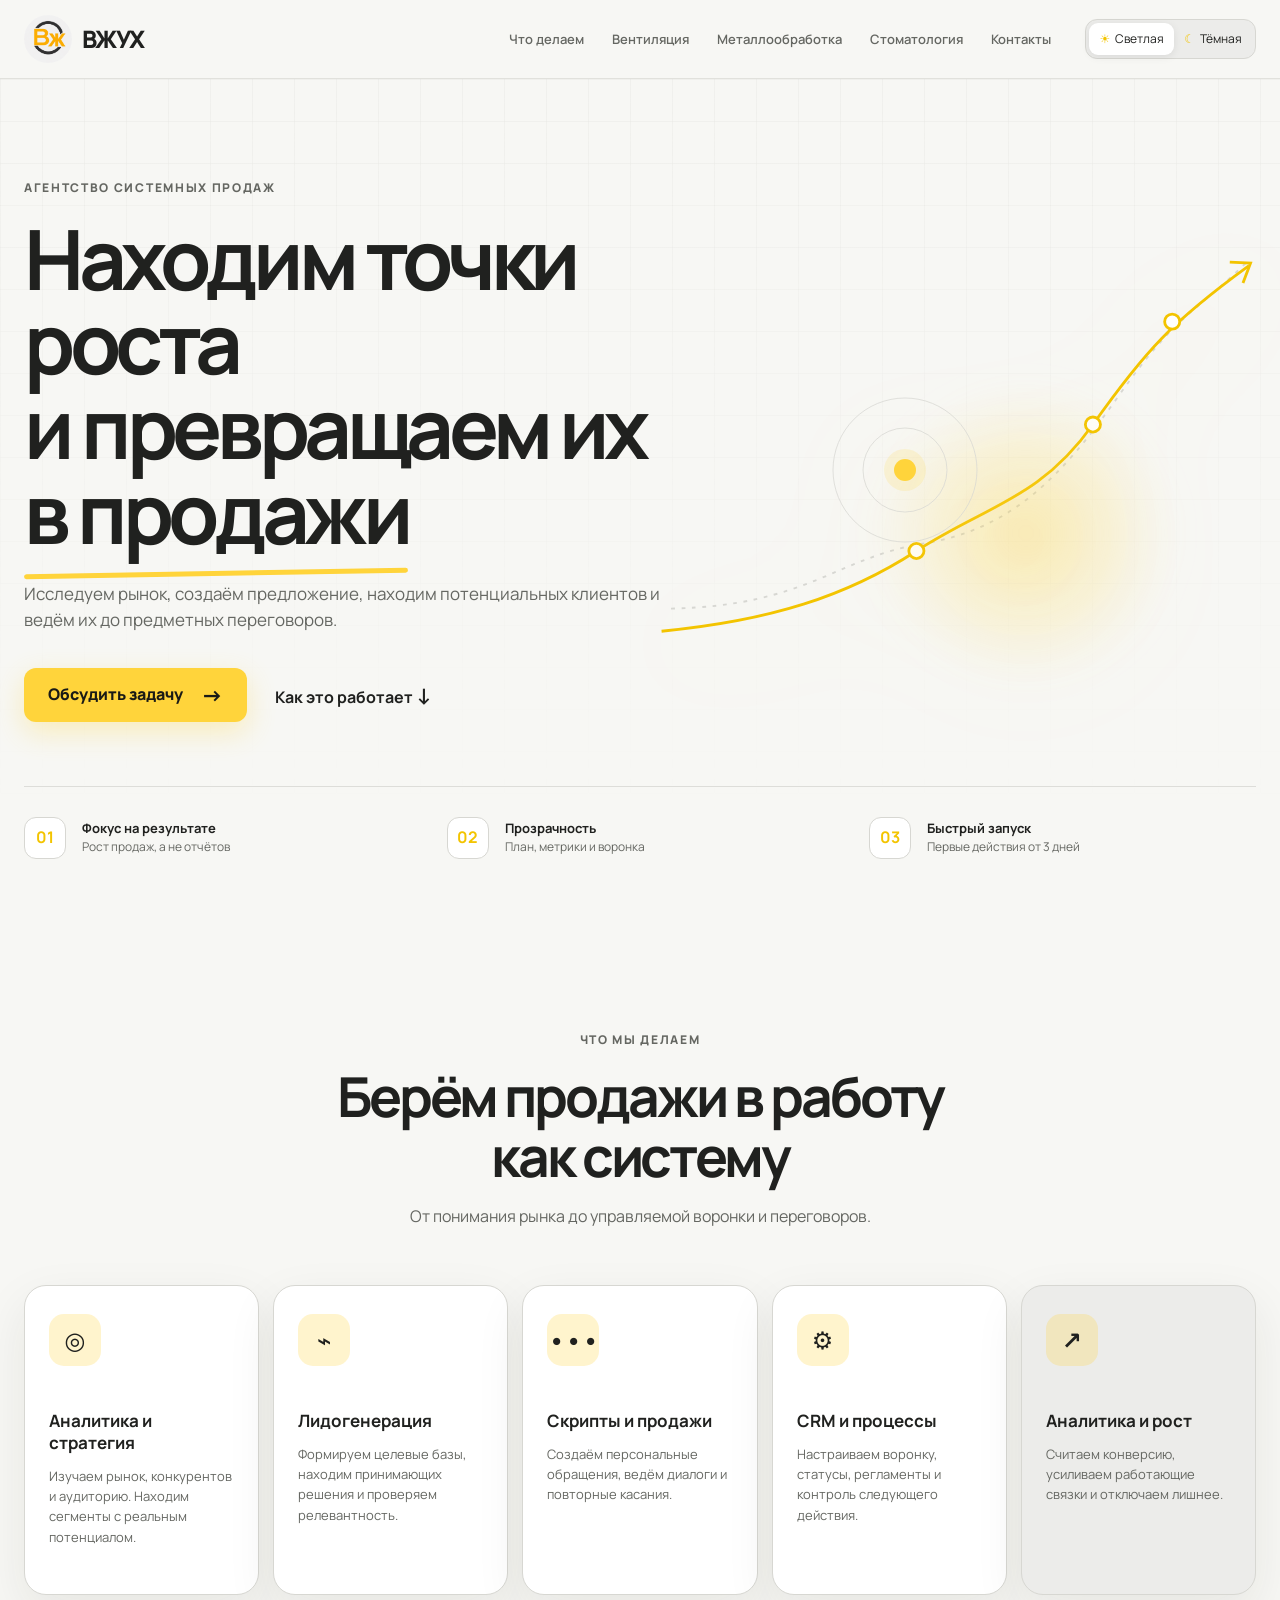
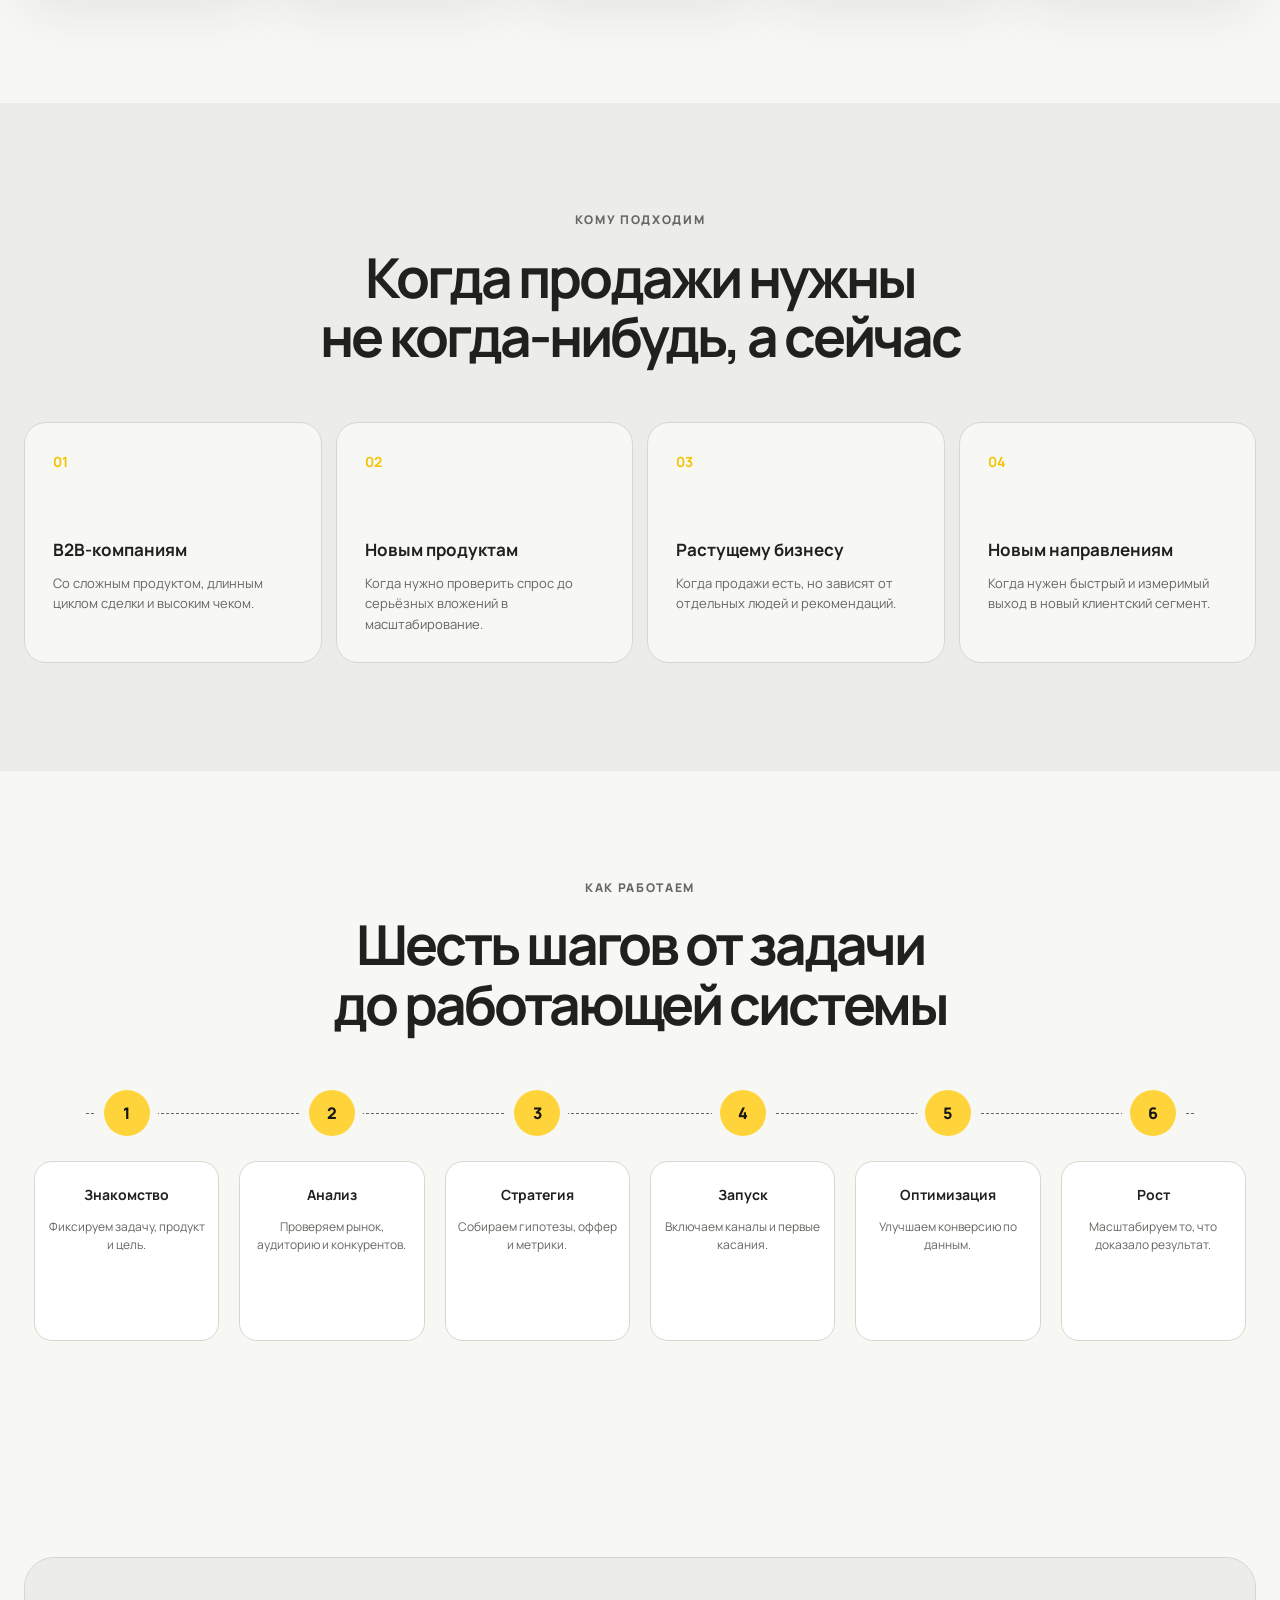
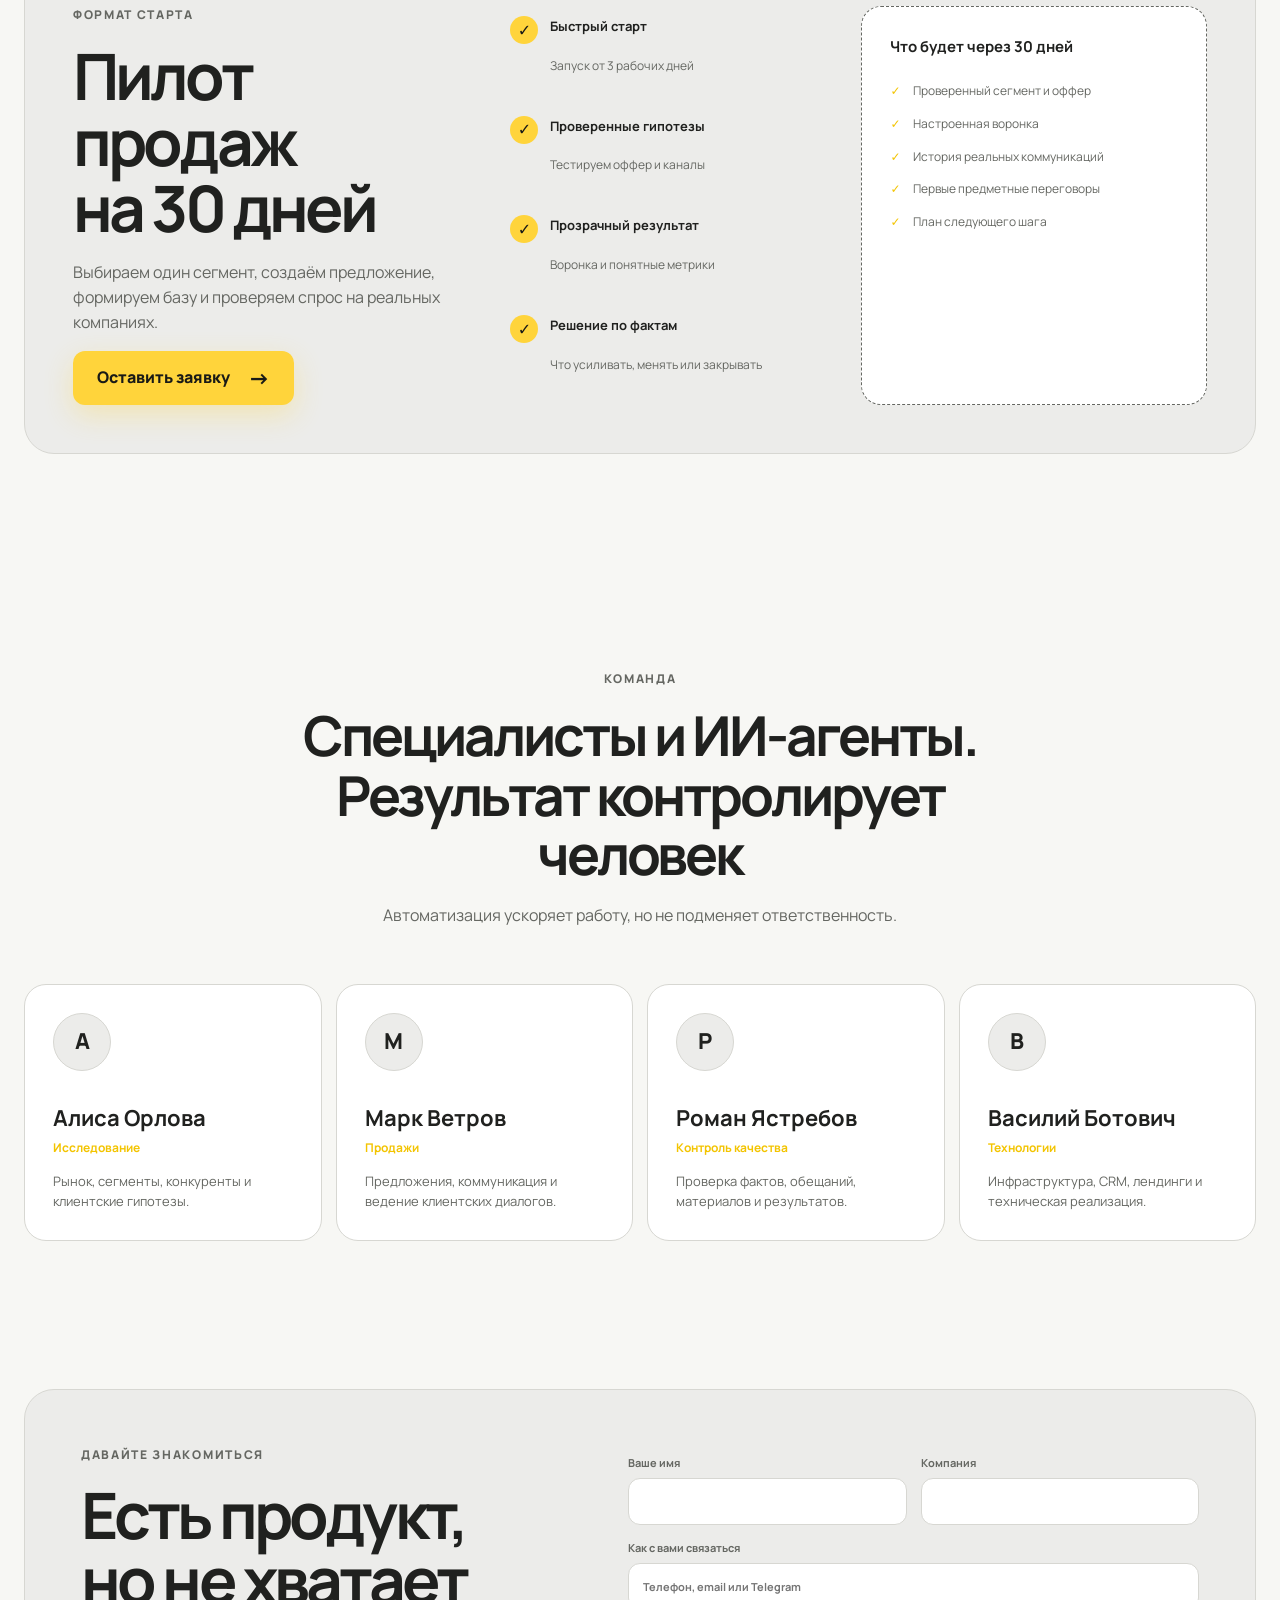
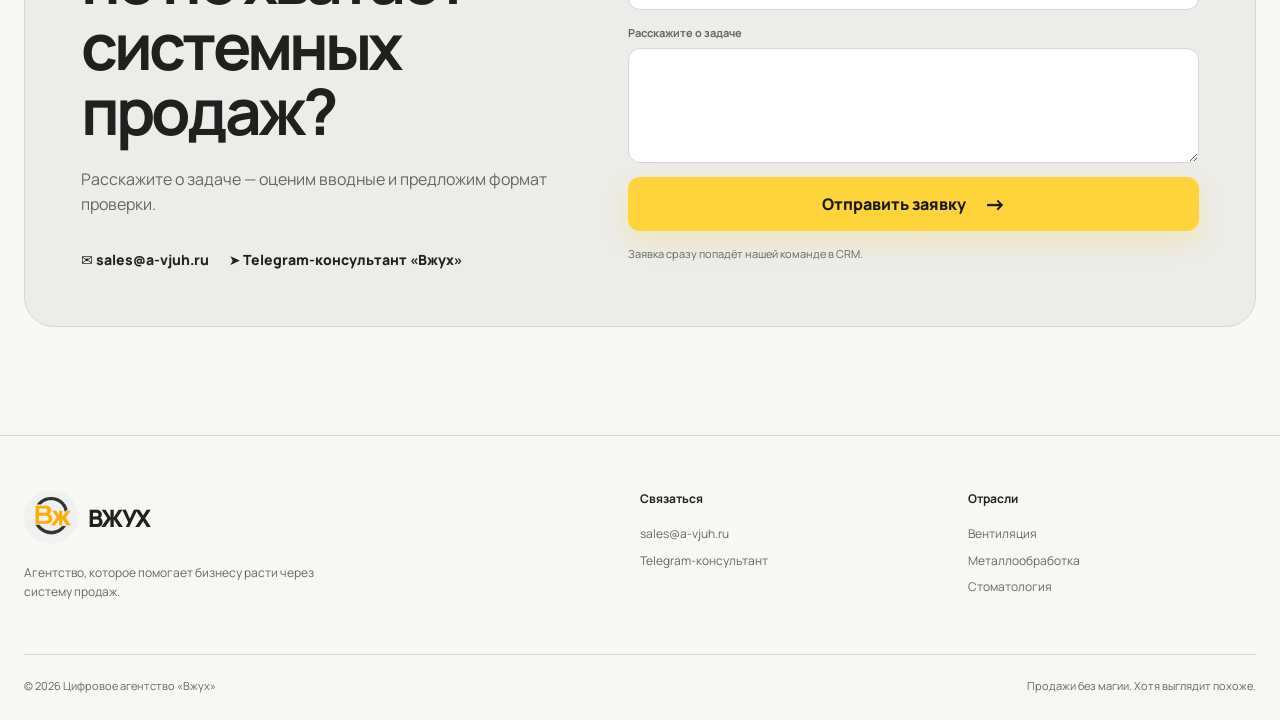
==== commit 01664ca8: "backup: preserve agency industry landing pages" ====
--- a/index.html
+++ b/index.html
@@ -47,7 +47,7 @@
     <div class="container header-inner">
       <a class="logo logo-brand" href="#top" aria-label="Вжух — на главную"><img src="assets/logo-vjuh.png" alt="" width="48" height="48"><span>ВЖУХ</span></a>
       <nav class="desktop-nav" aria-label="Основная навигация">
-        <a href="#services">Что делаем</a><a href="#process">Как работаем</a><a href="#pilot">Пилот</a><a href="#team">Команда</a><a href="#contacts">Контакты</a>
+        <a href="#services">Что делаем</a><a href="/industries/ventilation/">Вентиляция</a><a href="/industries/metalworking/">Металлообработка</a><a href="/industries/dentistry/">Стоматология</a><a href="#contacts">Контакты</a>
       </nav>
       <div class="header-actions">
         <div class="theme-switch" role="group" aria-label="Цветовая тема">
@@ -58,7 +58,7 @@
       </div>
     </div>
     <nav class="mobile-nav" id="mobile-nav" aria-label="Мобильная навигация" hidden>
-      <a href="#services">Что делаем</a><a href="#process">Как работаем</a><a href="#pilot">Пилот</a><a href="#team">Команда</a><a href="#contacts">Контакты</a>
+      <a href="#services">Что делаем</a><a href="/industries/ventilation/">Вентиляция</a><a href="/industries/metalworking/">Металлообработка</a><a href="/industries/dentistry/">Стоматология</a><a href="#contacts">Контакты</a>
     </nav>
   </header>
 
@@ -171,7 +171,7 @@
   </main>
 
   <footer>
-    <div class="container footer-inner"><div><a class="logo logo-brand" href="#top"><img src="assets/logo-vjuh.png" alt="" width="54" height="54"><span>ВЖУХ</span></a><p>Агентство, которое помогает бизнесу расти через систему продаж.</p></div><div><b>Связаться</b><a href="mailto:sales@a-vjuh.ru">sales@a-vjuh.ru</a><a href="https://t.me/vzjuh_bot" target="_blank" rel="noopener">Telegram-консультант</a></div><div><b>Навигация</b><a href="#services">Что делаем</a><a href="#process">Как работаем</a><a href="#pilot">Пилот</a></div></div>
+    <div class="container footer-inner"><div><a class="logo logo-brand" href="#top"><img src="assets/logo-vjuh.png" alt="" width="54" height="54"><span>ВЖУХ</span></a><p>Агентство, которое помогает бизнесу расти через систему продаж.</p></div><div><b>Связаться</b><a href="mailto:sales@a-vjuh.ru">sales@a-vjuh.ru</a><a href="https://t.me/vzjuh_bot" target="_blank" rel="noopener">Telegram-консультант</a></div><div><b>Отрасли</b><a href="/industries/ventilation/">Вентиляция</a><a href="/industries/metalworking/">Металлообработка</a><a href="/industries/dentistry/">Стоматология</a></div></div>
     <div class="container copyright"><span>© 2026 Цифровое агентство «Вжух»</span><span>Продажи без магии. Хотя выглядит похоже.</span></div>
   </footer>
   <script src="script.js"></script>
